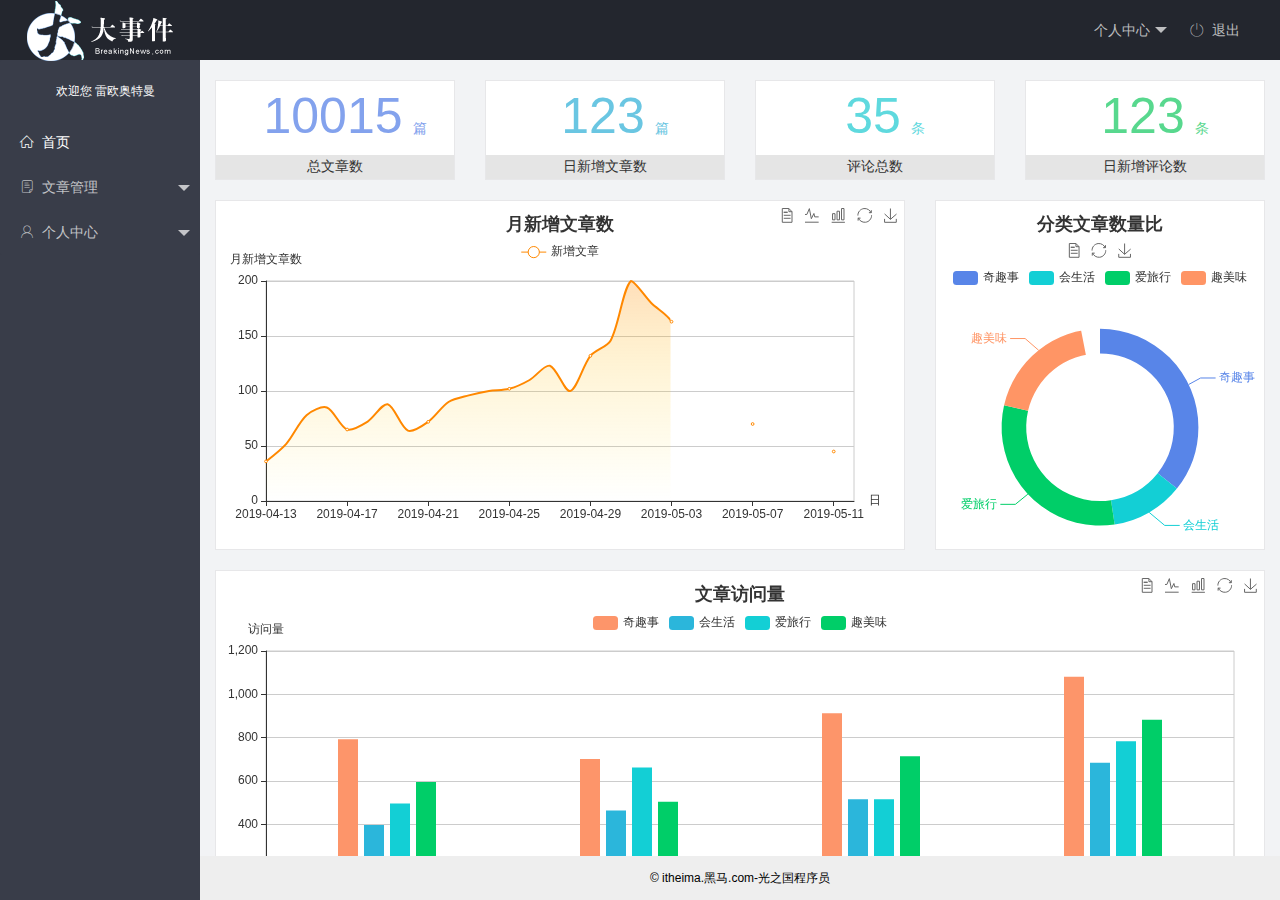
==== home/index.html @ 8d9ee837 "首页页面上传完成" ====
<!DOCTYPE html>
<html>

<head>
    <meta charset="utf-8">
    <meta name="viewport" content="width=device-width, initial-scale=1, maximum-scale=1">
    <title>首页</title>
    <link rel="stylesheet" href="../assets/fonts/iconfont.css">
    <link rel="stylesheet" href="../assets/lib/layui/css/layui.css">
    <link rel="stylesheet" href="../assets/css/index.css">
</head>

<body class="layui-layout-body">
    <div class="layui-layout layui-layout-admin">
        <div class="layui-header">
            <div class="layui-logo">
                <img src="../assets/images/logo.png" alt="">
            </div>
            <!-- 头部区域（可配合layui已有的水平导航） -->
            <ul class="layui-nav layui-layout-left">
            </ul>
            <ul class="layui-nav layui-layout-right">
                <li class="layui-nav-item">
                    <a href="javascript:;">
                        <!-- 图片头像 -->
                        <img style="display: none;" class="avatar"
                            src="../assets/images/20180502213820_a6a9a7484818c341ad090e7935ad5710_1.jpeg" alt="">
                        <!-- 字体头像 -->
                        <span style="display: none;" class="text-avatar"></span>
                        <span class="person-center">个人中心</span>
                    </a>
                    <dl class="layui-nav-child">
                        <dd><a href=""><i class="layui-icon layui-icon-app"></i> 基本资料</a></dd>
                        <dd><a href=""><i class="layui-icon layui-icon-app"></i>更换头像</a></dd>
                        <dd><a href=""><i class="layui-icon layui-icon-app"></i>重置密码</a></dd>
                    </dl>
                </li>
                <li class="layui-nav-item"><a href="javascript:;" id="logout"><span
                            class="iconfont icon-tuichu"></span>退出</a></li>
            </ul>
        </div>

        <div class="layui-side layui-bg-black">
            <div class="layui-side-scroll">
                <!-- 左侧导航区域（可配合layui已有的垂直导航） -->
                <ul class="layui-nav layui-nav-tree" lay-filter="test" lay-shrink="all">
                    <li class="user-info">
                        <!-- 图片头像 -->
                        <img style="display: none;" class="avatar"
                            src="../assets/images/20180502213820_a6a9a7484818c341ad090e7935ad5710_1.jpeg" alt="">
                        <!-- 字体头像 -->
                        <span style="display: none;" class="text-avatar">A</span>
                        &nbsp;&nbsp;
                        <span class="nickname">欢迎您&nbsp;雷欧奥特曼</span>
                    </li>
                    <li class="layui-nav-item layui-nav-itemed">
                        <a class="" target="fm" href="../home/dashboard.html"><span
                                class="iconfont icon-home"></span>首页</a>
                    </li>
                    <li class="layui-nav-item">
                        <a href="javascript:;"><span class="iconfont icon-16"></span>文章管理</a>
                        <dl class="layui-nav-child">
                            <dd><a href="#" target="fm"><i class="layui-icon layui-icon-app"></i>文章类别</a></dd>
                            <dd><a href="javascript:;"><i class="layui-icon layui-icon-app"></i>文章列表</a></dd>
                            <dd><a href="javascript:;"><i class="layui-icon layui-icon-app"></i>发表文章</a></dd>
                        </dl>
                    </li>
                    <li class="layui-nav-item">
                        <a href="javascript:;"><span class="iconfont icon-user"></span>个人中心</a>
                        <dl class="layui-nav-child">
                            <dd><a href="javascript:;"><i class="layui-icon layui-icon-app"></i>基本资料</a></dd>
                            <dd><a href="javascript:;"><i class="layui-icon layui-icon-app"></i>个人头像</a></dd>
                            <dd><a href="javascript:;"><i class="layui-icon layui-icon-app"></i>修改密码</a></dd>
                        </dl>
                    </li>
                </ul>
            </div>
        </div>

        <div class="layui-body">
            <!-- 内容主体区域 -->
            <iframe name="fm" src="../home/dashboard.html" frameborder="0"></iframe>
        </div>

        <div class="layui-footer">
            <!-- 底部固定区域 -->
            © itheima.黑马.com-光之国程序员
        </div>
    </div>
    <!-- 引入axios。js文件 -->
    <script src="../assets/lib/axios.js"></script>
    <!-- 引入jq文件 -->
    <script src="../assets/lib/jquery.js"></script>
    <!-- 引入layui的js文件 -->
    <script src="../assets/lib/layui/layui.all.js"></script>
    <!-- 引入全局的apijs文件 -->
    <script src="../assets/js/commenAPI.js"></script>
    <!-- 引入自己的js文件 -->
    <script src="../assets/js/index.js"></script>
</body>

</html>
---- assets/fonts/iconfont.css ----
@font-face {font-family: "iconfont";
  src: url('iconfont.eot?t=1576139966484'); /* IE9 */
  src: url('iconfont.eot?t=1576139966484#iefix') format('embedded-opentype'), /* IE6-IE8 */
  url('[data-uri]') format('woff2'),
  url('iconfont.woff?t=1576139966484') format('woff'),
  url('iconfont.ttf?t=1576139966484') format('truetype'), /* chrome, firefox, opera, Safari, Android, iOS 4.2+ */
  url('iconfont.svg?t=1576139966484#iconfont') format('svg'); /* iOS 4.1- */
}

.iconfont {
  font-family: "iconfont" !important;
  font-size: 16px;
  font-style: normal;
  -webkit-font-smoothing: antialiased;
  -moz-osx-font-smoothing: grayscale;
}

.icon-home:before {
  content: "\e6a9";
}

.icon-user:before {
  content: "\e614";
}

.icon-pinglun:before {
  content: "\e616";
}

.icon-tuichu:before {
  content: "\e865";
}

.icon-16:before {
  content: "\e615";
}
---- assets/lib/layui/css/layui.css ----
/** layui-v2.5.5 MIT License By https://www.layui.com */
 .layui-inline,img{display:inline-block;vertical-align:middle}h1,h2,h3,h4,h5,h6{font-weight:400}.layui-edge,.layui-header,.layui-inline,.layui-main{position:relative}.layui-body,.layui-edge,.layui-elip{overflow:hidden}.layui-btn,.layui-edge,.layui-inline,img{vertical-align:middle}.layui-btn,.layui-disabled,.layui-icon,.layui-unselect{-moz-user-select:none;-webkit-user-select:none;-ms-user-select:none}.layui-elip,.layui-form-checkbox span,.layui-form-pane .layui-form-label{text-overflow:ellipsis;white-space:nowrap}.layui-breadcrumb,.layui-tree-btnGroup{visibility:hidden}blockquote,body,button,dd,div,dl,dt,form,h1,h2,h3,h4,h5,h6,input,li,ol,p,pre,td,textarea,th,ul{margin:0;padding:0;-webkit-tap-highlight-color:rgba(0,0,0,0)}a:active,a:hover{outline:0}img{border:none}li{list-style:none}table{border-collapse:collapse;border-spacing:0}h4,h5,h6{font-size:100%}button,input,optgroup,option,select,textarea{font-family:inherit;font-size:inherit;font-style:inherit;font-weight:inherit;outline:0}pre{white-space:pre-wrap;white-space:-moz-pre-wrap;white-space:-pre-wrap;white-space:-o-pre-wrap;word-wrap:break-word}body{line-height:24px;font:14px Helvetica Neue,Helvetica,PingFang SC,Tahoma,Arial,sans-serif}hr{height:1px;margin:10px 0;border:0;clear:both}a{color:#333;text-decoration:none}a:hover{color:#777}a cite{font-style:normal;*cursor:pointer}.layui-border-box,.layui-border-box *{box-sizing:border-box}.layui-box,.layui-box *{box-sizing:content-box}.layui-clear{clear:both;*zoom:1}.layui-clear:after{content:'\20';clear:both;*zoom:1;display:block;height:0}.layui-inline{*display:inline;*zoom:1}.layui-edge{display:inline-block;width:0;height:0;border-width:6px;border-style:dashed;border-color:transparent}.layui-edge-top{top:-4px;border-bottom-color:#999;border-bottom-style:solid}.layui-edge-right{border-left-color:#999;border-left-style:solid}.layui-edge-bottom{top:2px;border-top-color:#999;border-top-style:solid}.layui-edge-left{border-right-color:#999;border-right-style:solid}.layui-disabled,.layui-disabled:hover{color:#d2d2d2!important;cursor:not-allowed!important}.layui-circle{border-radius:100%}.layui-show{display:block!important}.layui-hide{display:none!important}@font-face{font-family:layui-icon;src:url(../font/iconfont.eot?v=250);src:url(../font/iconfont.eot?v=250#iefix) format('embedded-opentype'),url(../font/iconfont.woff2?v=250) format('woff2'),url(../font/iconfont.woff?v=250) format('woff'),url(../font/iconfont.ttf?v=250) format('truetype'),url(../font/iconfont.svg?v=250#layui-icon) format('svg')}.layui-icon{font-family:layui-icon!important;font-size:16px;font-style:normal;-webkit-font-smoothing:antialiased;-moz-osx-font-smoothing:grayscale}.layui-icon-reply-fill:before{content:"\e611"}.layui-icon-set-fill:before{content:"\e614"}.layui-icon-menu-fill:before{content:"\e60f"}.layui-icon-search:before{content:"\e615"}.layui-icon-share:before{content:"\e641"}.layui-icon-set-sm:before{content:"\e620"}.layui-icon-engine:before{content:"\e628"}.layui-icon-close:before{content:"\1006"}.layui-icon-close-fill:before{content:"\1007"}.layui-icon-chart-screen:before{content:"\e629"}.layui-icon-star:before{content:"\e600"}.layui-icon-circle-dot:before{content:"\e617"}.layui-icon-chat:before{content:"\e606"}.layui-icon-release:before{content:"\e609"}.layui-icon-list:before{content:"\e60a"}.layui-icon-chart:before{content:"\e62c"}.layui-icon-ok-circle:before{content:"\1005"}.layui-icon-layim-theme:before{content:"\e61b"}.layui-icon-table:before{content:"\e62d"}.layui-icon-right:before{content:"\e602"}.layui-icon-left:before{content:"\e603"}.layui-icon-cart-simple:before{content:"\e698"}.layui-icon-face-cry:before{content:"\e69c"}.layui-icon-face-smile:before{content:"\e6af"}.layui-icon-survey:before{content:"\e6b2"}.layui-icon-tree:before{content:"\e62e"}.layui-icon-upload-circle:before{content:"\e62f"}.layui-icon-add-circle:before{content:"\e61f"}.layui-icon-download-circle:before{content:"\e601"}.layui-icon-templeate-1:before{content:"\e630"}.layui-icon-util:before{content:"\e631"}.layui-icon-face-surprised:before{content:"\e664"}.layui-icon-edit:before{content:"\e642"}.layui-icon-speaker:before{content:"\e645"}.layui-icon-down:before{content:"\e61a"}.layui-icon-file:before{content:"\e621"}.layui-icon-layouts:before{content:"\e632"}.layui-icon-rate-half:before{content:"\e6c9"}.layui-icon-add-circle-fine:before{content:"\e608"}.layui-icon-prev-circle:before{content:"\e633"}.layui-icon-read:before{content:"\e705"}.layui-icon-404:before{content:"\e61c"}.layui-icon-carousel:before{content:"\e634"}.layui-icon-help:before{content:"\e607"}.layui-icon-code-circle:before{content:"\e635"}.layui-icon-water:before{content:"\e636"}.layui-icon-username:before{content:"\e66f"}.layui-icon-find-fill:before{content:"\e670"}.layui-icon-about:before{content:"\e60b"}.layui-icon-location:before{content:"\e715"}.layui-icon-up:before{content:"\e619"}.layui-icon-pause:before{content:"\e651"}.layui-icon-date:before{content:"\e637"}.layui-icon-layim-uploadfile:before{content:"\e61d"}.layui-icon-delete:before{content:"\e640"}.layui-icon-play:before{content:"\e652"}.layui-icon-top:before{content:"\e604"}.layui-icon-friends:before{content:"\e612"}.layui-icon-refresh-3:before{content:"\e9aa"}.layui-icon-ok:before{content:"\e605"}.layui-icon-layer:before{content:"\e638"}.layui-icon-face-smile-fine:before{content:"\e60c"}.layui-icon-dollar:before{content:"\e659"}.layui-icon-group:before{content:"\e613"}.layui-icon-layim-download:before{content:"\e61e"}.layui-icon-picture-fine:before{content:"\e60d"}.layui-icon-link:before{content:"\e64c"}.layui-icon-diamond:before{content:"\e735"}.layui-icon-log:before{content:"\e60e"}.layui-icon-rate-solid:before{content:"\e67a"}.layui-icon-fonts-del:before{content:"\e64f"}.layui-icon-unlink:before{content:"\e64d"}.layui-icon-fonts-clear:before{content:"\e639"}.layui-icon-triangle-r:before{content:"\e623"}.layui-icon-circle:before{content:"\e63f"}.layui-icon-radio:before{content:"\e643"}.layui-icon-align-center:before{content:"\e647"}.layui-icon-align-right:before{content:"\e648"}.layui-icon-align-left:before{content:"\e649"}.layui-icon-loading-1:before{content:"\e63e"}.layui-icon-return:before{content:"\e65c"}.layui-icon-fonts-strong:before{content:"\e62b"}.layui-icon-upload:before{content:"\e67c"}.layui-icon-dialogue:before{content:"\e63a"}.layui-icon-video:before{content:"\e6ed"}.layui-icon-headset:before{content:"\e6fc"}.layui-icon-cellphone-fine:before{content:"\e63b"}.layui-icon-add-1:before{content:"\e654"}.layui-icon-face-smile-b:before{content:"\e650"}.layui-icon-fonts-html:before{content:"\e64b"}.layui-icon-form:before{content:"\e63c"}.layui-icon-cart:before{content:"\e657"}.layui-icon-camera-fill:before{content:"\e65d"}.layui-icon-tabs:before{content:"\e62a"}.layui-icon-fonts-code:before{content:"\e64e"}.layui-icon-fire:before{content:"\e756"}.layui-icon-set:before{content:"\e716"}.layui-icon-fonts-u:before{content:"\e646"}.layui-icon-triangle-d:before{content:"\e625"}.layui-icon-tips:before{content:"\e702"}.layui-icon-picture:before{content:"\e64a"}.layui-icon-more-vertical:before{content:"\e671"}.layui-icon-flag:before{content:"\e66c"}.layui-icon-loading:before{content:"\e63d"}.layui-icon-fonts-i:before{content:"\e644"}.layui-icon-refresh-1:before{content:"\e666"}.layui-icon-rmb:before{content:"\e65e"}.layui-icon-home:before{content:"\e68e"}.layui-icon-user:before{content:"\e770"}.layui-icon-notice:before{content:"\e667"}.layui-icon-login-weibo:before{content:"\e675"}.layui-icon-voice:before{content:"\e688"}.layui-icon-upload-drag:before{content:"\e681"}.layui-icon-login-qq:before{content:"\e676"}.layui-icon-snowflake:before{content:"\e6b1"}.layui-icon-file-b:before{content:"\e655"}.layui-icon-template:before{content:"\e663"}.layui-icon-auz:before{content:"\e672"}.layui-icon-console:before{content:"\e665"}.layui-icon-app:before{content:"\e653"}.layui-icon-prev:before{content:"\e65a"}.layui-icon-website:before{content:"\e7ae"}.layui-icon-next:before{content:"\e65b"}.layui-icon-component:before{content:"\e857"}.layui-icon-more:before{content:"\e65f"}.layui-icon-login-wechat:before{content:"\e677"}.layui-icon-shrink-right:before{content:"\e668"}.layui-icon-spread-left:before{content:"\e66b"}.layui-icon-camera:before{content:"\e660"}.layui-icon-note:before{content:"\e66e"}.layui-icon-refresh:before{content:"\e669"}.layui-icon-female:before{content:"\e661"}.layui-icon-male:before{content:"\e662"}.layui-icon-password:before{content:"\e673"}.layui-icon-senior:before{content:"\e674"}.layui-icon-theme:before{content:"\e66a"}.layui-icon-tread:before{content:"\e6c5"}.layui-icon-praise:before{content:"\e6c6"}.layui-icon-star-fill:before{content:"\e658"}.layui-icon-rate:before{content:"\e67b"}.layui-icon-template-1:before{content:"\e656"}.layui-icon-vercode:before{content:"\e679"}.layui-icon-cellphone:before{content:"\e678"}.layui-icon-screen-full:before{content:"\e622"}.layui-icon-screen-restore:before{content:"\e758"}.layui-icon-cols:before{content:"\e610"}.layui-icon-export:before{content:"\e67d"}.layui-icon-print:before{content:"\e66d"}.layui-icon-slider:before{content:"\e714"}.layui-icon-addition:before{content:"\e624"}.layui-icon-subtraction:before{content:"\e67e"}.layui-icon-service:before{content:"\e626"}.layui-icon-transfer:before{content:"\e691"}.layui-main{width:1140px;margin:0 auto}.layui-header{z-index:1000;height:60px}.layui-header a:hover{transition:all .5s;-webkit-transition:all .5s}.layui-side{position:fixed;left:0;top:0;bottom:0;z-index:999;width:200px;overflow-x:hidden}.layui-side-scroll{position:relative;width:220px;height:100%;overflow-x:hidden}.layui-body{position:absolute;left:200px;right:0;top:0;bottom:0;z-index:998;width:auto;overflow-y:auto;box-sizing:border-box}.layui-layout-body{overflow:hidden}.layui-layout-admin .layui-header{background-color:#23262E}.layui-layout-admin .layui-side{top:60px;width:200px;overflow-x:hidden}.layui-layout-admin .layui-body{position:fixed;top:60px;bottom:44px}.layui-layout-admin .layui-main{width:auto;margin:0 15px}.layui-layout-admin .layui-footer{position:fixed;left:200px;right:0;bottom:0;height:44px;line-height:44px;padding:0 15px;background-color:#eee}.layui-layout-admin .layui-logo{position:absolute;left:0;top:0;width:200px;height:100%;line-height:60px;text-align:center;color:#009688;font-size:16px}.layui-layout-admin .layui-header .layui-nav{background:0 0}.layui-layout-left{position:absolute!important;left:200px;top:0}.layui-layout-right{position:absolute!important;right:0;top:0}.layui-container{position:relative;margin:0 auto;padding:0 15px;box-sizing:border-box}.layui-fluid{position:relative;margin:0 auto;padding:0 15px}.layui-row:after,.layui-row:before{content:'';display:block;clear:both}.layui-col-lg1,.layui-col-lg10,.layui-col-lg11,.layui-col-lg12,.layui-col-lg2,.layui-col-lg3,.layui-col-lg4,.layui-col-lg5,.layui-col-lg6,.layui-col-lg7,.layui-col-lg8,.layui-col-lg9,.layui-col-md1,.layui-col-md10,.layui-col-md11,.layui-col-md12,.layui-col-md2,.layui-col-md3,.layui-col-md4,.layui-col-md5,.layui-col-md6,.layui-col-md7,.layui-col-md8,.layui-col-md9,.layui-col-sm1,.layui-col-sm10,.layui-col-sm11,.layui-col-sm12,.layui-col-sm2,.layui-col-sm3,.layui-col-sm4,.layui-col-sm5,.layui-col-sm6,.layui-col-sm7,.layui-col-sm8,.layui-col-sm9,.layui-col-xs1,.layui-col-xs10,.layui-col-xs11,.layui-col-xs12,.layui-col-xs2,.layui-col-xs3,.layui-col-xs4,.layui-col-xs5,.layui-col-xs6,.layui-col-xs7,.layui-col-xs8,.layui-col-xs9{position:relative;display:block;box-sizing:border-box}.layui-col-xs1,.layui-col-xs10,.layui-col-xs11,.layui-col-xs12,.layui-col-xs2,.layui-col-xs3,.layui-col-xs4,.layui-col-xs5,.layui-col-xs6,.layui-col-xs7,.layui-col-xs8,.layui-col-xs9{float:left}.layui-col-xs1{width:8.33333333%}.layui-col-xs2{width:16.66666667%}.layui-col-xs3{width:25%}.layui-col-xs4{width:33.33333333%}.layui-col-xs5{width:41.66666667%}.layui-col-xs6{width:50%}.layui-col-xs7{width:58.33333333%}.layui-col-xs8{width:66.66666667%}.layui-col-xs9{width:75%}.layui-col-xs10{width:83.33333333%}.layui-col-xs11{width:91.66666667%}.layui-col-xs12{width:100%}.layui-col-xs-offset1{margin-left:8.33333333%}.layui-col-xs-offset2{margin-left:16.66666667%}.layui-col-xs-offset3{margin-left:25%}.layui-col-xs-offset4{margin-left:33.33333333%}.layui-col-xs-offset5{margin-left:41.66666667%}.layui-col-xs-offset6{margin-left:50%}.layui-col-xs-offset7{margin-left:58.33333333%}.layui-col-xs-offset8{margin-left:66.66666667%}.layui-col-xs-offset9{margin-left:75%}.layui-col-xs-offset10{margin-left:83.33333333%}.layui-col-xs-offset11{margin-left:91.66666667%}.layui-col-xs-offset12{margin-left:100%}@media screen and (max-width:768px){.layui-hide-xs{display:none!important}.layui-show-xs-block{display:block!important}.layui-show-xs-inline{display:inline!important}.layui-show-xs-inline-block{display:inline-block!important}}@media screen and (min-width:768px){.layui-container{width:750px}.layui-hide-sm{display:none!important}.layui-show-sm-block{display:block!important}.layui-show-sm-inline{display:inline!important}.layui-show-sm-inline-block{display:inline-block!important}.layui-col-sm1,.layui-col-sm10,.layui-col-sm11,.layui-col-sm12,.layui-col-sm2,.layui-col-sm3,.layui-col-sm4,.layui-col-sm5,.layui-col-sm6,.layui-col-sm7,.layui-col-sm8,.layui-col-sm9{float:left}.layui-col-sm1{width:8.33333333%}.layui-col-sm2{width:16.66666667%}.layui-col-sm3{width:25%}.layui-col-sm4{width:33.33333333%}.layui-col-sm5{width:41.66666667%}.layui-col-sm6{width:50%}.layui-col-sm7{width:58.33333333%}.layui-col-sm8{width:66.66666667%}.layui-col-sm9{width:75%}.layui-col-sm10{width:83.33333333%}.layui-col-sm11{width:91.66666667%}.layui-col-sm12{width:100%}.layui-col-sm-offset1{margin-left:8.33333333%}.layui-col-sm-offset2{margin-left:16.66666667%}.layui-col-sm-offset3{margin-left:25%}.layui-col-sm-offset4{margin-left:33.33333333%}.layui-col-sm-offset5{margin-left:41.66666667%}.layui-col-sm-offset6{margin-left:50%}.layui-col-sm-offset7{margin-left:58.33333333%}.layui-col-sm-offset8{margin-left:66.66666667%}.layui-col-sm-offset9{margin-left:75%}.layui-col-sm-offset10{margin-left:83.33333333%}.layui-col-sm-offset11{margin-left:91.66666667%}.layui-col-sm-offset12{margin-left:100%}}@media screen and (min-width:992px){.layui-container{width:970px}.layui-hide-md{display:none!important}.layui-show-md-block{display:block!important}.layui-show-md-inline{display:inline!important}.layui-show-md-inline-block{display:inline-block!important}.layui-col-md1,.layui-col-md10,.layui-col-md11,.layui-col-md12,.layui-col-md2,.layui-col-md3,.layui-col-md4,.layui-col-md5,.layui-col-md6,.layui-col-md7,.layui-col-md8,.layui-col-md9{float:left}.layui-col-md1{width:8.33333333%}.layui-col-md2{width:16.66666667%}.layui-col-md3{width:25%}.layui-col-md4{width:33.33333333%}.layui-col-md5{width:41.66666667%}.layui-col-md6{width:50%}.layui-col-md7{width:58.33333333%}.layui-col-md8{width:66.66666667%}.layui-col-md9{width:75%}.layui-col-md10{width:83.33333333%}.layui-col-md11{width:91.66666667%}.layui-col-md12{width:100%}.layui-col-md-offset1{margin-left:8.33333333%}.layui-col-md-offset2{margin-left:16.66666667%}.layui-col-md-offset3{margin-left:25%}.layui-col-md-offset4{margin-left:33.33333333%}.layui-col-md-offset5{margin-left:41.66666667%}.layui-col-md-offset6{margin-left:50%}.layui-col-md-offset7{margin-left:58.33333333%}.layui-col-md-offset8{margin-left:66.66666667%}.layui-col-md-offset9{margin-left:75%}.layui-col-md-offset10{margin-left:83.33333333%}.layui-col-md-offset11{margin-left:91.66666667%}.layui-col-md-offset12{margin-left:100%}}@media screen and (min-width:1200px){.layui-container{width:1170px}.layui-hide-lg{display:none!important}.layui-show-lg-block{display:block!important}.layui-show-lg-inline{display:inline!important}.layui-show-lg-inline-block{display:inline-block!important}.layui-col-lg1,.layui-col-lg10,.layui-col-lg11,.layui-col-lg12,.layui-col-lg2,.layui-col-lg3,.layui-col-lg4,.layui-col-lg5,.layui-col-lg6,.layui-col-lg7,.layui-col-lg8,.layui-col-lg9{float:left}.layui-col-lg1{width:8.33333333%}.layui-col-lg2{width:16.66666667%}.layui-col-lg3{width:25%}.layui-col-lg4{width:33.33333333%}.layui-col-lg5{width:41.66666667%}.layui-col-lg6{width:50%}.layui-col-lg7{width:58.33333333%}.layui-col-lg8{width:66.66666667%}.layui-col-lg9{width:75%}.layui-col-lg10{width:83.33333333%}.layui-col-lg11{width:91.66666667%}.layui-col-lg12{width:100%}.layui-col-lg-offset1{margin-left:8.33333333%}.layui-col-lg-offset2{margin-left:16.66666667%}.layui-col-lg-offset3{margin-left:25%}.layui-col-lg-offset4{margin-left:33.33333333%}.layui-col-lg-offset5{margin-left:41.66666667%}.layui-col-lg-offset6{margin-left:50%}.layui-col-lg-offset7{margin-left:58.33333333%}.layui-col-lg-offset8{margin-left:66.66666667%}.layui-col-lg-offset9{margin-left:75%}.layui-col-lg-offset10{margin-left:83.33333333%}.layui-col-lg-offset11{margin-left:91.66666667%}.layui-col-lg-offset12{margin-left:100%}}.layui-col-space1{margin:-.5px}.layui-col-space1>*{padding:.5px}.layui-col-space3{margin:-1.5px}.layui-col-space3>*{padding:1.5px}.layui-col-space5{margin:-2.5px}.layui-col-space5>*{padding:2.5px}.layui-col-space8{margin:-3.5px}.layui-col-space8>*{padding:3.5px}.layui-col-space10{margin:-5px}.layui-col-space10>*{padding:5px}.layui-col-space12{margin:-6px}.layui-col-space12>*{padding:6px}.layui-col-space15{margin:-7.5px}.layui-col-space15>*{padding:7.5px}.layui-col-space18{margin:-9px}.layui-col-space18>*{padding:9px}.layui-col-space20{margin:-10px}.layui-col-space20>*{padding:10px}.layui-col-space22{margin:-11px}.layui-col-space22>*{padding:11px}.layui-col-space25{margin:-12.5px}.layui-col-space25>*{padding:12.5px}.layui-col-space30{margin:-15px}.layui-col-space30>*{padding:15px}.layui-btn,.layui-input,.layui-select,.layui-textarea,.layui-upload-button{outline:0;-webkit-appearance:none;transition:all .3s;-webkit-transition:all .3s;box-sizing:border-box}.layui-elem-quote{margin-bottom:10px;padding:15px;line-height:22px;border-left:5px solid #009688;border-radius:0 2px 2px 0;background-color:#f2f2f2}.layui-quote-nm{border-style:solid;border-width:1px 1px 1px 5px;background:0 0}.layui-elem-field{margin-bottom:10px;padding:0;border-width:1px;border-style:solid}.layui-elem-field legend{margin-left:20px;padding:0 10px;font-size:20px;font-weight:300}.layui-field-title{margin:10px 0 20px;border-width:1px 0 0}.layui-field-box{padding:10px 15px}.layui-field-title .layui-field-box{padding:10px 0}.layui-progress{position:relative;height:6px;border-radius:20px;background-color:#e2e2e2}.layui-progress-bar{position:absolute;left:0;top:0;width:0;max-width:100%;height:6px;border-radius:20px;text-align:right;background-color:#5FB878;transition:all .3s;-webkit-transition:all .3s}.layui-progress-big,.layui-progress-big .layui-progress-bar{height:18px;line-height:18px}.layui-progress-text{position:relative;top:-20px;line-height:18px;font-size:12px;color:#666}.layui-progress-big .layui-progress-text{position:static;padding:0 10px;color:#fff}.layui-collapse{border-width:1px;border-style:solid;border-radius:2px}.layui-colla-content,.layui-colla-item{border-top-width:1px;border-top-style:solid}.layui-colla-item:first-child{border-top:none}.layui-colla-title{position:relative;height:42px;line-height:42px;padding:0 15px 0 35px;color:#333;background-color:#f2f2f2;cursor:pointer;font-size:14px;overflow:hidden}.layui-colla-content{display:none;padding:10px 15px;line-height:22px;color:#666}.layui-colla-icon{position:absolute;left:15px;top:0;font-size:14px}.layui-card{margin-bottom:15px;border-radius:2px;background-color:#fff;box-shadow:0 1px 2px 0 rgba(0,0,0,.05)}.layui-card:last-child{margin-bottom:0}.layui-card-header{position:relative;height:42px;line-height:42px;padding:0 15px;border-bottom:1px solid #f6f6f6;color:#333;border-radius:2px 2px 0 0;font-size:14px}.layui-bg-black,.layui-bg-blue,.layui-bg-cyan,.layui-bg-green,.layui-bg-orange,.layui-bg-red{color:#fff!important}.layui-card-body{position:relative;padding:10px 15px;line-height:24px}.layui-card-body[pad15]{padding:15px}.layui-card-body[pad20]{padding:20px}.layui-card-body .layui-table{margin:5px 0}.layui-card .layui-tab{margin:0}.layui-panel-window{position:relative;padding:15px;border-radius:0;border-top:5px solid #E6E6E6;background-color:#fff}.layui-auxiliar-moving{position:fixed;left:0;right:0;top:0;bottom:0;width:100%;height:100%;background:0 0;z-index:9999999999}.layui-form-label,.layui-form-mid,.layui-form-select,.layui-input-block,.layui-input-inline,.layui-textarea{position:relative}.layui-bg-red{background-color:#FF5722!important}.layui-bg-orange{background-color:#FFB800!important}.layui-bg-green{background-color:#009688!important}.layui-bg-cyan{background-color:#2F4056!important}.layui-bg-blue{background-color:#1E9FFF!important}.layui-bg-black{background-color:#393D49!important}.layui-bg-gray{background-color:#eee!important;color:#666!important}.layui-badge-rim,.layui-colla-content,.layui-colla-item,.layui-collapse,.layui-elem-field,.layui-form-pane .layui-form-item[pane],.layui-form-pane .layui-form-label,.layui-input,.layui-layedit,.layui-layedit-tool,.layui-quote-nm,.layui-select,.layui-tab-bar,.layui-tab-card,.layui-tab-title,.layui-tab-title .layui-this:after,.layui-textarea{border-color:#e6e6e6}.layui-timeline-item:before,hr{background-color:#e6e6e6}.layui-text{line-height:22px;font-size:14px;color:#666}.layui-text h1,.layui-text h2,.layui-text h3{font-weight:500;color:#333}.layui-text h1{font-size:30px}.layui-text h2{font-size:24px}.layui-text h3{font-size:18px}.layui-text a:not(.layui-btn){color:#01AAED}.layui-text a:not(.layui-btn):hover{text-decoration:underline}.layui-text ul{padding:5px 0 5px 15px}.layui-text ul li{margin-top:5px;list-style-type:disc}.layui-text em,.layui-word-aux{color:#999!important;padding:0 5px!important}.layui-btn{display:inline-block;height:38px;line-height:38px;padding:0 18px;background-color:#009688;color:#fff;white-space:nowrap;text-align:center;font-size:14px;border:none;border-radius:2px;cursor:pointer}.layui-btn:hover{opacity:.8;filter:alpha(opacity=80);color:#fff}.layui-btn:active{opacity:1;filter:alpha(opacity=100)}.layui-btn+.layui-btn{margin-left:10px}.layui-btn-container{font-size:0}.layui-btn-container .layui-btn{margin-right:10px;margin-bottom:10px}.layui-btn-container .layui-btn+.layui-btn{margin-left:0}.layui-table .layui-btn-container .layui-btn{margin-bottom:9px}.layui-btn-radius{border-radius:100px}.layui-btn .layui-icon{margin-right:3px;font-size:18px;vertical-align:bottom;vertical-align:middle\9}.layui-btn-primary{border:1px solid #C9C9C9;background-color:#fff;color:#555}.layui-btn-primary:hover{border-color:#009688;color:#333}.layui-btn-normal{background-color:#1E9FFF}.layui-btn-warm{background-color:#FFB800}.layui-btn-danger{background-color:#FF5722}.layui-btn-checked{background-color:#5FB878}.layui-btn-disabled,.layui-btn-disabled:active,.layui-btn-disabled:hover{border:1px solid #e6e6e6;background-color:#FBFBFB;color:#C9C9C9;cursor:not-allowed;opacity:1}.layui-btn-lg{height:44px;line-height:44px;padding:0 25px;font-size:16px}.layui-btn-sm{height:30px;line-height:30px;padding:0 10px;font-size:12px}.layui-btn-sm i{font-size:16px!important}.layui-btn-xs{height:22px;line-height:22px;padding:0 5px;font-size:12px}.layui-btn-xs i{font-size:14px!important}.layui-btn-group{display:inline-block;vertical-align:middle;font-size:0}.layui-btn-group .layui-btn{margin-left:0!important;margin-right:0!important;border-left:1px solid rgba(255,255,255,.5);border-radius:0}.layui-btn-group .layui-btn-primary{border-left:none}.layui-btn-group .layui-btn-primary:hover{border-color:#C9C9C9;color:#009688}.layui-btn-group .layui-btn:first-child{border-left:none;border-radius:2px 0 0 2px}.layui-btn-group .layui-btn-primary:first-child{border-left:1px solid #c9c9c9}.layui-btn-group .layui-btn:last-child{border-radius:0 2px 2px 0}.layui-btn-group .layui-btn+.layui-btn{margin-left:0}.layui-btn-group+.layui-btn-group{margin-left:10px}.layui-btn-fluid{width:100%}.layui-input,.layui-select,.layui-textarea{height:38px;line-height:1.3;line-height:38px\9;border-width:1px;border-style:solid;background-color:#fff;border-radius:2px}.layui-input::-webkit-input-placeholder,.layui-select::-webkit-input-placeholder,.layui-textarea::-webkit-input-placeholder{line-height:1.3}.layui-input,.layui-textarea{display:block;width:100%;padding-left:10px}.layui-input:hover,.layui-textarea:hover{border-color:#D2D2D2!important}.layui-input:focus,.layui-textarea:focus{border-color:#C9C9C9!important}.layui-textarea{min-height:100px;height:auto;line-height:20px;padding:6px 10px;resize:vertical}.layui-select{padding:0 10px}.layui-form input[type=checkbox],.layui-form input[type=radio],.layui-form select{display:none}.layui-form [lay-ignore]{display:initial}.layui-form-item{margin-bottom:15px;clear:both;*zoom:1}.layui-form-item:after{content:'\20';clear:both;*zoom:1;display:block;height:0}.layui-form-label{float:left;display:block;padding:9px 15px;width:80px;font-weight:400;line-height:20px;text-align:right}.layui-form-label-col{display:block;float:none;padding:9px 0;line-height:20px;text-align:left}.layui-form-item .layui-inline{margin-bottom:5px;margin-right:10px}.layui-input-block{margin-left:110px;min-height:36px}.layui-input-inline{display:inline-block;vertical-align:middle}.layui-form-item .layui-input-inline{float:left;width:190px;margin-right:10px}.layui-form-text .layui-input-inline{width:auto}.layui-form-mid{float:left;display:block;padding:9px 0!important;line-height:20px;margin-right:10px}.layui-form-danger+.layui-form-select .layui-input,.layui-form-danger:focus{border-color:#FF5722!important}.layui-form-select .layui-input{padding-right:30px;cursor:pointer}.layui-form-select .layui-edge{position:absolute;right:10px;top:50%;margin-top:-3px;cursor:pointer;border-width:6px;border-top-color:#c2c2c2;border-top-style:solid;transition:all .3s;-webkit-transition:all .3s}.layui-form-select dl{display:none;position:absolute;left:0;top:42px;padding:5px 0;z-index:899;min-width:100%;border:1px solid #d2d2d2;max-height:300px;overflow-y:auto;background-color:#fff;border-radius:2px;box-shadow:0 2px 4px rgba(0,0,0,.12);box-sizing:border-box}.layui-form-select dl dd,.layui-form-select dl dt{padding:0 10px;line-height:36px;white-space:nowrap;overflow:hidden;text-overflow:ellipsis}.layui-form-select dl dt{font-size:12px;color:#999}.layui-form-select dl dd{cursor:pointer}.layui-form-select dl dd:hover{background-color:#f2f2f2;-webkit-transition:.5s all;transition:.5s all}.layui-form-select .layui-select-group dd{padding-left:20px}.layui-form-select dl dd.layui-select-tips{padding-left:10px!important;color:#999}.layui-form-select dl dd.layui-this{background-color:#5FB878;color:#fff}.layui-form-checkbox,.layui-form-select dl dd.layui-disabled{background-color:#fff}.layui-form-selected dl{display:block}.layui-form-checkbox,.layui-form-checkbox *,.layui-form-switch{display:inline-block;vertical-align:middle}.layui-form-selected .layui-edge{margin-top:-9px;-webkit-transform:rotate(180deg);transform:rotate(180deg);margin-top:-3px\9}:root .layui-form-selected .layui-edge{margin-top:-9px\0/IE9}.layui-form-selectup dl{top:auto;bottom:42px}.layui-select-none{margin:5px 0;text-align:center;color:#999}.layui-select-disabled .layui-disabled{border-color:#eee!important}.layui-select-disabled .layui-edge{border-top-color:#d2d2d2}.layui-form-checkbox{position:relative;height:30px;line-height:30px;margin-right:10px;padding-right:30px;cursor:pointer;font-size:0;-webkit-transition:.1s linear;transition:.1s linear;box-sizing:border-box}.layui-form-checkbox span{padding:0 10px;height:100%;font-size:14px;border-radius:2px 0 0 2px;background-color:#d2d2d2;color:#fff;overflow:hidden}.layui-form-checkbox:hover span{background-color:#c2c2c2}.layui-form-checkbox i{position:absolute;right:0;top:0;width:30px;height:28px;border:1px solid #d2d2d2;border-left:none;border-radius:0 2px 2px 0;color:#fff;font-size:20px;text-align:center}.layui-form-checkbox:hover i{border-color:#c2c2c2;color:#c2c2c2}.layui-form-checked,.layui-form-checked:hover{border-color:#5FB878}.layui-form-checked span,.layui-form-checked:hover span{background-color:#5FB878}.layui-form-checked i,.layui-form-checked:hover i{color:#5FB878}.layui-form-item .layui-form-checkbox{margin-top:4px}.layui-form-checkbox[lay-skin=primary]{height:auto!important;line-height:normal!important;min-width:18px;min-height:18px;border:none!important;margin-right:0;padding-left:28px;padding-right:0;background:0 0}.layui-form-checkbox[lay-skin=primary] span{padding-left:0;padding-right:15px;line-height:18px;background:0 0;color:#666}.layui-form-checkbox[lay-skin=primary] i{right:auto;left:0;width:16px;height:16px;line-height:16px;border:1px solid #d2d2d2;font-size:12px;border-radius:2px;background-color:#fff;-webkit-transition:.1s linear;transition:.1s linear}.layui-form-checkbox[lay-skin=primary]:hover i{border-color:#5FB878;color:#fff}.layui-form-checked[lay-skin=primary] i{border-color:#5FB878!important;background-color:#5FB878;color:#fff}.layui-checkbox-disbaled[lay-skin=primary] span{background:0 0!important;color:#c2c2c2}.layui-checkbox-disbaled[lay-skin=primary]:hover i{border-color:#d2d2d2}.layui-form-item .layui-form-checkbox[lay-skin=primary]{margin-top:10px}.layui-form-switch{position:relative;height:22px;line-height:22px;min-width:35px;padding:0 5px;margin-top:8px;border:1px solid #d2d2d2;border-radius:20px;cursor:pointer;background-color:#fff;-webkit-transition:.1s linear;transition:.1s linear}.layui-form-switch i{position:absolute;left:5px;top:3px;width:16px;height:16px;border-radius:20px;background-color:#d2d2d2;-webkit-transition:.1s linear;transition:.1s linear}.layui-form-switch em{position:relative;top:0;width:25px;margin-left:21px;padding:0!important;text-align:center!important;color:#999!important;font-style:normal!important;font-size:12px}.layui-form-onswitch{border-color:#5FB878;background-color:#5FB878}.layui-checkbox-disbaled,.layui-checkbox-disbaled i{border-color:#e2e2e2!important}.layui-form-onswitch i{left:100%;margin-left:-21px;background-color:#fff}.layui-form-onswitch em{margin-left:5px;margin-right:21px;color:#fff!important}.layui-checkbox-disbaled span{background-color:#e2e2e2!important}.layui-checkbox-disbaled:hover i{color:#fff!important}[lay-radio]{display:none}.layui-form-radio,.layui-form-radio *{display:inline-block;vertical-align:middle}.layui-form-radio{line-height:28px;margin:6px 10px 0 0;padding-right:10px;cursor:pointer;font-size:0}.layui-form-radio *{font-size:14px}.layui-form-radio>i{margin-right:8px;font-size:22px;color:#c2c2c2}.layui-form-radio>i:hover,.layui-form-radioed>i{color:#5FB878}.layui-radio-disbaled>i{color:#e2e2e2!important}.layui-form-pane .layui-form-label{width:110px;padding:8px 15px;height:38px;line-height:20px;border-width:1px;border-style:solid;border-radius:2px 0 0 2px;text-align:center;background-color:#FBFBFB;overflow:hidden;box-sizing:border-box}.layui-form-pane .layui-input-inline{margin-left:-1px}.layui-form-pane .layui-input-block{margin-left:110px;left:-1px}.layui-form-pane .layui-input{border-radius:0 2px 2px 0}.layui-form-pane .layui-form-text .layui-form-label{float:none;width:100%;border-radius:2px;box-sizing:border-box;text-align:left}.layui-form-pane .layui-form-text .layui-input-inline{display:block;margin:0;top:-1px;clear:both}.layui-form-pane .layui-form-text .layui-input-block{margin:0;left:0;top:-1px}.layui-form-pane .layui-form-text .layui-textarea{min-height:100px;border-radius:0 0 2px 2px}.layui-form-pane .layui-form-checkbox{margin:4px 0 4px 10px}.layui-form-pane .layui-form-radio,.layui-form-pane .layui-form-switch{margin-top:6px;margin-left:10px}.layui-form-pane .layui-form-item[pane]{position:relative;border-width:1px;border-style:solid}.layui-form-pane .layui-form-item[pane] .layui-form-label{position:absolute;left:0;top:0;height:100%;border-width:0 1px 0 0}.layui-form-pane .layui-form-item[pane] .layui-input-inline{margin-left:110px}@media screen and (max-width:450px){.layui-form-item .layui-form-label{text-overflow:ellipsis;overflow:hidden;white-space:nowrap}.layui-form-item .layui-inline{display:block;margin-right:0;margin-bottom:20px;clear:both}.layui-form-item .layui-inline:after{content:'\20';clear:both;display:block;height:0}.layui-form-item .layui-input-inline{display:block;float:none;left:-3px;width:auto;margin:0 0 10px 112px}.layui-form-item .layui-input-inline+.layui-form-mid{margin-left:110px;top:-5px;padding:0}.layui-form-item .layui-form-checkbox{margin-right:5px;margin-bottom:5px}}.layui-layedit{border-width:1px;border-style:solid;border-radius:2px}.layui-layedit-tool{padding:3px 5px;border-bottom-width:1px;border-bottom-style:solid;font-size:0}.layedit-tool-fixed{position:fixed;top:0;border-top:1px solid #e2e2e2}.layui-layedit-tool .layedit-tool-mid,.layui-layedit-tool .layui-icon{display:inline-block;vertical-align:middle;text-align:center;font-size:14px}.layui-layedit-tool .layui-icon{position:relative;width:32px;height:30px;line-height:30px;margin:3px 5px;color:#777;cursor:pointer;border-radius:2px}.layui-layedit-tool .layui-icon:hover{color:#393D49}.layui-layedit-tool .layui-icon:active{color:#000}.layui-layedit-tool .layedit-tool-active{background-color:#e2e2e2;color:#000}.layui-layedit-tool .layui-disabled,.layui-layedit-tool .layui-disabled:hover{color:#d2d2d2;cursor:not-allowed}.layui-layedit-tool .layedit-tool-mid{width:1px;height:18px;margin:0 10px;background-color:#d2d2d2}.layedit-tool-html{width:50px!important;font-size:30px!important}.layedit-tool-b,.layedit-tool-code,.layedit-tool-help{font-size:16px!important}.layedit-tool-d,.layedit-tool-face,.layedit-tool-image,.layedit-tool-unlink{font-size:18px!important}.layedit-tool-image input{position:absolute;font-size:0;left:0;top:0;width:100%;height:100%;opacity:.01;filter:Alpha(opacity=1);cursor:pointer}.layui-layedit-iframe iframe{display:block;width:100%}#LAY_layedit_code{overflow:hidden}.layui-laypage{display:inline-block;*display:inline;*zoom:1;vertical-align:middle;margin:10px 0;font-size:0}.layui-laypage>a:first-child,.layui-laypage>a:first-child em{border-radius:2px 0 0 2px}.layui-laypage>a:last-child,.layui-laypage>a:last-child em{border-radius:0 2px 2px 0}.layui-laypage>:first-child{margin-left:0!important}.layui-laypage>:last-child{margin-right:0!important}.layui-laypage a,.layui-laypage button,.layui-laypage input,.layui-laypage select,.layui-laypage span{border:1px solid #e2e2e2}.layui-laypage a,.layui-laypage span{display:inline-block;*display:inline;*zoom:1;vertical-align:middle;padding:0 15px;height:28px;line-height:28px;margin:0 -1px 5px 0;background-color:#fff;color:#333;font-size:12px}.layui-flow-more a *,.layui-laypage input,.layui-table-view select[lay-ignore]{display:inline-block}.layui-laypage a:hover{color:#009688}.layui-laypage em{font-style:normal}.layui-laypage .layui-laypage-spr{color:#999;font-weight:700}.layui-laypage a{text-decoration:none}.layui-laypage .layui-laypage-curr{position:relative}.layui-laypage .layui-laypage-curr em{position:relative;color:#fff}.layui-laypage .layui-laypage-curr .layui-laypage-em{position:absolute;left:-1px;top:-1px;padding:1px;width:100%;height:100%;background-color:#009688}.layui-laypage-em{border-radius:2px}.layui-laypage-next em,.layui-laypage-prev em{font-family:Sim sun;font-size:16px}.layui-laypage .layui-laypage-count,.layui-laypage .layui-laypage-limits,.layui-laypage .layui-laypage-refresh,.layui-laypage .layui-laypage-skip{margin-left:10px;margin-right:10px;padding:0;border:none}.layui-laypage .layui-laypage-limits,.layui-laypage .layui-laypage-refresh{vertical-align:top}.layui-laypage .layui-laypage-refresh i{font-size:18px;cursor:pointer}.layui-laypage select{height:22px;padding:3px;border-radius:2px;cursor:pointer}.layui-laypage .layui-laypage-skip{height:30px;line-height:30px;color:#999}.layui-laypage button,.layui-laypage input{height:30px;line-height:30px;border-radius:2px;vertical-align:top;background-color:#fff;box-sizing:border-box}.layui-laypage input{width:40px;margin:0 10px;padding:0 3px;text-align:center}.layui-laypage input:focus,.layui-laypage select:focus{border-color:#009688!important}.layui-laypage button{margin-left:10px;padding:0 10px;cursor:pointer}.layui-table,.layui-table-view{margin:10px 0}.layui-flow-more{margin:10px 0;text-align:center;color:#999;font-size:14px}.layui-flow-more a{height:32px;line-height:32px}.layui-flow-more a *{vertical-align:top}.layui-flow-more a cite{padding:0 20px;border-radius:3px;background-color:#eee;color:#333;font-style:normal}.layui-flow-more a cite:hover{opacity:.8}.layui-flow-more a i{font-size:30px;color:#737383}.layui-table{width:100%;background-color:#fff;color:#666}.layui-table tr{transition:all .3s;-webkit-transition:all .3s}.layui-table th{text-align:left;font-weight:400}.layui-table tbody tr:hover,.layui-table thead tr,.layui-table-click,.layui-table-header,.layui-table-hover,.layui-table-mend,.layui-table-patch,.layui-table-tool,.layui-table-total,.layui-table-total tr,.layui-table[lay-even] tr:nth-child(even){background-color:#f2f2f2}.layui-table td,.layui-table th,.layui-table-col-set,.layui-table-fixed-r,.layui-table-grid-down,.layui-table-header,.layui-table-page,.layui-table-tips-main,.layui-table-tool,.layui-table-total,.layui-table-view,.layui-table[lay-skin=line],.layui-table[lay-skin=row]{border-width:1px;border-style:solid;border-color:#e6e6e6}.layui-table td,.layui-table th{position:relative;padding:9px 15px;min-height:20px;line-height:20px;font-size:14px}.layui-table[lay-skin=line] td,.layui-table[lay-skin=line] th{border-width:0 0 1px}.layui-table[lay-skin=row] td,.layui-table[lay-skin=row] th{border-width:0 1px 0 0}.layui-table[lay-skin=nob] td,.layui-table[lay-skin=nob] th{border:none}.layui-table img{max-width:100px}.layui-table[lay-size=lg] td,.layui-table[lay-size=lg] th{padding:15px 30px}.layui-table-view .layui-table[lay-size=lg] .layui-table-cell{height:40px;line-height:40px}.layui-table[lay-size=sm] td,.layui-table[lay-size=sm] th{font-size:12px;padding:5px 10px}.layui-table-view .layui-table[lay-size=sm] .layui-table-cell{height:20px;line-height:20px}.layui-table[lay-data]{display:none}.layui-table-box{position:relative;overflow:hidden}.layui-table-view .layui-table{position:relative;width:auto;margin:0}.layui-table-view .layui-table[lay-skin=line]{border-width:0 1px 0 0}.layui-table-view .layui-table[lay-skin=row]{border-width:0 0 1px}.layui-table-view .layui-table td,.layui-table-view .layui-table th{padding:5px 0;border-top:none;border-left:none}.layui-table-view .layui-table th.layui-unselect .layui-table-cell span{cursor:pointer}.layui-table-view .layui-table td{cursor:default}.layui-table-view .layui-table td[data-edit=text]{cursor:text}.layui-table-view .layui-form-checkbox[lay-skin=primary] i{width:18px;height:18px}.layui-table-view .layui-form-radio{line-height:0;padding:0}.layui-table-view .layui-form-radio>i{margin:0;font-size:20px}.layui-table-init{position:absolute;left:0;top:0;width:100%;height:100%;text-align:center;z-index:110}.layui-table-init .layui-icon{position:absolute;left:50%;top:50%;margin:-15px 0 0 -15px;font-size:30px;color:#c2c2c2}.layui-table-header{border-width:0 0 1px;overflow:hidden}.layui-table-header .layui-table{margin-bottom:-1px}.layui-table-tool .layui-inline[lay-event]{position:relative;width:26px;height:26px;padding:5px;line-height:16px;margin-right:10px;text-align:center;color:#333;border:1px solid #ccc;cursor:pointer;-webkit-transition:.5s all;transition:.5s all}.layui-table-tool .layui-inline[lay-event]:hover{border:1px solid #999}.layui-table-tool-temp{padding-right:120px}.layui-table-tool-self{position:absolute;right:17px;top:10px}.layui-table-tool .layui-table-tool-self .layui-inline[lay-event]{margin:0 0 0 10px}.layui-table-tool-panel{position:absolute;top:29px;left:-1px;padding:5px 0;min-width:150px;min-height:40px;border:1px solid #d2d2d2;text-align:left;overflow-y:auto;background-color:#fff;box-shadow:0 2px 4px rgba(0,0,0,.12)}.layui-table-cell,.layui-table-tool-panel li{overflow:hidden;text-overflow:ellipsis;white-space:nowrap}.layui-table-tool-panel li{padding:0 10px;line-height:30px;-webkit-transition:.5s all;transition:.5s all}.layui-table-tool-panel li .layui-form-checkbox[lay-skin=primary]{width:100%;padding-left:28px}.layui-table-tool-panel li:hover{background-color:#f2f2f2}.layui-table-tool-panel li .layui-form-checkbox[lay-skin=primary] i{position:absolute;left:0;top:0}.layui-table-tool-panel li .layui-form-checkbox[lay-skin=primary] span{padding:0}.layui-table-tool .layui-table-tool-self .layui-table-tool-panel{left:auto;right:-1px}.layui-table-col-set{position:absolute;right:0;top:0;width:20px;height:100%;border-width:0 0 0 1px;background-color:#fff}.layui-table-sort{width:10px;height:20px;margin-left:5px;cursor:pointer!important}.layui-table-sort .layui-edge{position:absolute;left:5px;border-width:5px}.layui-table-sort .layui-table-sort-asc{top:3px;border-top:none;border-bottom-style:solid;border-bottom-color:#b2b2b2}.layui-table-sort .layui-table-sort-asc:hover{border-bottom-color:#666}.layui-table-sort .layui-table-sort-desc{bottom:5px;border-bottom:none;border-top-style:solid;border-top-color:#b2b2b2}.layui-table-sort .layui-table-sort-desc:hover{border-top-color:#666}.layui-table-sort[lay-sort=asc] .layui-table-sort-asc{border-bottom-color:#000}.layui-table-sort[lay-sort=desc] .layui-table-sort-desc{border-top-color:#000}.layui-table-cell{height:28px;line-height:28px;padding:0 15px;position:relative;box-sizing:border-box}.layui-table-cell .layui-form-checkbox[lay-skin=primary]{top:-1px;padding:0}.layui-table-cell .layui-table-link{color:#01AAED}.laytable-cell-checkbox,.laytable-cell-numbers,.laytable-cell-radio,.laytable-cell-space{padding:0;text-align:center}.layui-table-body{position:relative;overflow:auto;margin-right:-1px;margin-bottom:-1px}.layui-table-body .layui-none{line-height:26px;padding:15px;text-align:center;color:#999}.layui-table-fixed{position:absolute;left:0;top:0;z-index:101}.layui-table-fixed .layui-table-body{overflow:hidden}.layui-table-fixed-l{box-shadow:0 -1px 8px rgba(0,0,0,.08)}.layui-table-fixed-r{left:auto;right:-1px;border-width:0 0 0 1px;box-shadow:-1px 0 8px rgba(0,0,0,.08)}.layui-table-fixed-r .layui-table-header{position:relative;overflow:visible}.layui-table-mend{position:absolute;right:-49px;top:0;height:100%;width:50px}.layui-table-tool{position:relative;z-index:890;width:100%;min-height:50px;line-height:30px;padding:10px 15px;border-width:0 0 1px}.layui-table-tool .layui-btn-container{margin-bottom:-10px}.layui-table-page,.layui-table-total{border-width:1px 0 0;margin-bottom:-1px;overflow:hidden}.layui-table-page{position:relative;width:100%;padding:7px 7px 0;height:41px;font-size:12px;white-space:nowrap}.layui-table-page>div{height:26px}.layui-table-page .layui-laypage{margin:0}.layui-table-page .layui-laypage a,.layui-table-page .layui-laypage span{height:26px;line-height:26px;margin-bottom:10px;border:none;background:0 0}.layui-table-page .layui-laypage a,.layui-table-page .layui-laypage span.layui-laypage-curr{padding:0 12px}.layui-table-page .layui-laypage span{margin-left:0;padding:0}.layui-table-page .layui-laypage .layui-laypage-prev{margin-left:-7px!important}.layui-table-page .layui-laypage .layui-laypage-curr .layui-laypage-em{left:0;top:0;padding:0}.layui-table-page .layui-laypage button,.layui-table-page .layui-laypage input{height:26px;line-height:26px}.layui-table-page .layui-laypage input{width:40px}.layui-table-page .layui-laypage button{padding:0 10px}.layui-table-page select{height:18px}.layui-table-patch .layui-table-cell{padding:0;width:30px}.layui-table-edit{position:absolute;left:0;top:0;width:100%;height:100%;padding:0 14px 1px;border-radius:0;box-shadow:1px 1px 20px rgba(0,0,0,.15)}.layui-table-edit:focus{border-color:#5FB878!important}select.layui-table-edit{padding:0 0 0 10px;border-color:#C9C9C9}.layui-table-view .layui-form-checkbox,.layui-table-view .layui-form-radio,.layui-table-view .layui-form-switch{top:0;margin:0;box-sizing:content-box}.layui-table-view .layui-form-checkbox{top:-1px;height:26px;line-height:26px}.layui-table-view .layui-form-checkbox i{height:26px}.layui-table-grid .layui-table-cell{overflow:visible}.layui-table-grid-down{position:absolute;top:0;right:0;width:26px;height:100%;padding:5px 0;border-width:0 0 0 1px;text-align:center;background-color:#fff;color:#999;cursor:pointer}.layui-table-grid-down .layui-icon{position:absolute;top:50%;left:50%;margin:-8px 0 0 -8px}.layui-table-grid-down:hover{background-color:#fbfbfb}body .layui-table-tips .layui-layer-content{background:0 0;padding:0;box-shadow:0 1px 6px rgba(0,0,0,.12)}.layui-table-tips-main{margin:-44px 0 0 -1px;max-height:150px;padding:8px 15px;font-size:14px;overflow-y:scroll;background-color:#fff;color:#666}.layui-table-tips-c{position:absolute;right:-3px;top:-13px;width:20px;height:20px;padding:3px;cursor:pointer;background-color:#666;border-radius:50%;color:#fff}.layui-table-tips-c:hover{background-color:#777}.layui-table-tips-c:before{position:relative;right:-2px}.layui-upload-file{display:none!important;opacity:.01;filter:Alpha(opacity=1)}.layui-upload-drag,.layui-upload-form,.layui-upload-wrap{display:inline-block}.layui-upload-list{margin:10px 0}.layui-upload-choose{padding:0 10px;color:#999}.layui-upload-drag{position:relative;padding:30px;border:1px dashed #e2e2e2;background-color:#fff;text-align:center;cursor:pointer;color:#999}.layui-upload-drag .layui-icon{font-size:50px;color:#009688}.layui-upload-drag[lay-over]{border-color:#009688}.layui-upload-iframe{position:absolute;width:0;height:0;border:0;visibility:hidden}.layui-upload-wrap{position:relative;vertical-align:middle}.layui-upload-wrap .layui-upload-file{display:block!important;position:absolute;left:0;top:0;z-index:10;font-size:100px;width:100%;height:100%;opacity:.01;filter:Alpha(opacity=1);cursor:pointer}.layui-transfer-active,.layui-transfer-box{display:inline-block;vertical-align:middle}.layui-transfer-box,.layui-transfer-header,.layui-transfer-search{border-width:0;border-style:solid;border-color:#e6e6e6}.layui-transfer-box{position:relative;border-width:1px;width:200px;height:360px;border-radius:2px;background-color:#fff}.layui-transfer-box .layui-form-checkbox{width:100%;margin:0!important}.layui-transfer-header{height:38px;line-height:38px;padding:0 10px;border-bottom-width:1px}.layui-transfer-search{position:relative;padding:10px;border-bottom-width:1px}.layui-transfer-search .layui-input{height:32px;padding-left:30px;font-size:12px}.layui-transfer-search .layui-icon-search{position:absolute;left:20px;top:50%;margin-top:-8px;color:#666}.layui-transfer-active{margin:0 15px}.layui-transfer-active .layui-btn{display:block;margin:0;padding:0 15px;background-color:#5FB878;border-color:#5FB878;color:#fff}.layui-transfer-active .layui-btn-disabled{background-color:#FBFBFB;border-color:#e6e6e6;color:#C9C9C9}.layui-transfer-active .layui-btn:first-child{margin-bottom:15px}.layui-transfer-active .layui-btn .layui-icon{margin:0;font-size:14px!important}.layui-transfer-data{padding:5px 0;overflow:auto}.layui-transfer-data li{height:32px;line-height:32px;padding:0 10px}.layui-transfer-data li:hover{background-color:#f2f2f2;transition:.5s all}.layui-transfer-data .layui-none{padding:15px 10px;text-align:center;color:#999}.layui-nav{position:relative;padding:0 20px;background-color:#393D49;color:#fff;border-radius:2px;font-size:0;box-sizing:border-box}.layui-nav *{font-size:14px}.layui-nav .layui-nav-item{position:relative;display:inline-block;*display:inline;*zoom:1;vertical-align:middle;line-height:60px}.layui-nav .layui-nav-item a{display:block;padding:0 20px;color:#fff;color:rgba(255,255,255,.7);transition:all .3s;-webkit-transition:all .3s}.layui-nav .layui-this:after,.layui-nav-bar,.layui-nav-tree .layui-nav-itemed:after{position:absolute;left:0;top:0;width:0;height:5px;background-color:#5FB878;transition:all .2s;-webkit-transition:all .2s}.layui-nav-bar{z-index:1000}.layui-nav .layui-nav-item a:hover,.layui-nav .layui-this a{color:#fff}.layui-nav .layui-this:after{content:'';top:auto;bottom:0;width:100%}.layui-nav-img{width:30px;height:30px;margin-right:10px;border-radius:50%}.layui-nav .layui-nav-more{content:'';width:0;height:0;border-style:solid dashed dashed;border-color:#fff transparent transparent;overflow:hidden;cursor:pointer;transition:all .2s;-webkit-transition:all .2s;position:absolute;top:50%;right:3px;margin-top:-3px;border-width:6px;border-top-color:rgba(255,255,255,.7)}.layui-nav .layui-nav-mored,.layui-nav-itemed>a .layui-nav-more{margin-top:-9px;border-style:dashed dashed solid;border-color:transparent transparent #fff}.layui-nav-child{display:none;position:absolute;left:0;top:65px;min-width:100%;line-height:36px;padding:5px 0;box-shadow:0 2px 4px rgba(0,0,0,.12);border:1px solid #d2d2d2;background-color:#fff;z-index:100;border-radius:2px;white-space:nowrap}.layui-nav .layui-nav-child a{color:#333}.layui-nav .layui-nav-child a:hover{background-color:#f2f2f2;color:#000}.layui-nav-child dd{position:relative}.layui-nav .layui-nav-child dd.layui-this a,.layui-nav-child dd.layui-this{background-color:#5FB878;color:#fff}.layui-nav-child dd.layui-this:after{display:none}.layui-nav-tree{width:200px;padding:0}.layui-nav-tree .layui-nav-item{display:block;width:100%;line-height:45px}.layui-nav-tree .layui-nav-item a{position:relative;height:45px;line-height:45px;text-overflow:ellipsis;overflow:hidden;white-space:nowrap}.layui-nav-tree .layui-nav-item a:hover{background-color:#4E5465}.layui-nav-tree .layui-nav-bar{width:5px;height:0;background-color:#009688}.layui-nav-tree .layui-nav-child dd.layui-this,.layui-nav-tree .layui-nav-child dd.layui-this a,.layui-nav-tree .layui-this,.layui-nav-tree .layui-this>a,.layui-nav-tree .layui-this>a:hover{background-color:#009688;color:#fff}.layui-nav-tree .layui-this:after{display:none}.layui-nav-itemed>a,.layui-nav-tree .layui-nav-title a,.layui-nav-tree .layui-nav-title a:hover{color:#fff!important}.layui-nav-tree .layui-nav-child{position:relative;z-index:0;top:0;border:none;box-shadow:none}.layui-nav-tree .layui-nav-child a{height:40px;line-height:40px;color:#fff;color:rgba(255,255,255,.7)}.layui-nav-tree .layui-nav-child,.layui-nav-tree .layui-nav-child a:hover{background:0 0;color:#fff}.layui-nav-tree .layui-nav-more{right:10px}.layui-nav-itemed>.layui-nav-child{display:block;padding:0;background-color:rgba(0,0,0,.3)!important}.layui-nav-itemed>.layui-nav-child>.layui-this>.layui-nav-child{display:block}.layui-nav-side{position:fixed;top:0;bottom:0;left:0;overflow-x:hidden;z-index:999}.layui-bg-blue .layui-nav-bar,.layui-bg-blue .layui-nav-itemed:after,.layui-bg-blue .layui-this:after{background-color:#93D1FF}.layui-bg-blue .layui-nav-child dd.layui-this{background-color:#1E9FFF}.layui-bg-blue .layui-nav-itemed>a,.layui-nav-tree.layui-bg-blue .layui-nav-title a,.layui-nav-tree.layui-bg-blue .layui-nav-title a:hover{background-color:#007DDB!important}.layui-breadcrumb{font-size:0}.layui-breadcrumb>*{font-size:14px}.layui-breadcrumb a{color:#999!important}.layui-breadcrumb a:hover{color:#5FB878!important}.layui-breadcrumb a cite{color:#666;font-style:normal}.layui-breadcrumb span[lay-separator]{margin:0 10px;color:#999}.layui-tab{margin:10px 0;text-align:left!important}.layui-tab[overflow]>.layui-tab-title{overflow:hidden}.layui-tab-title{position:relative;left:0;height:40px;white-space:nowrap;font-size:0;border-bottom-width:1px;border-bottom-style:solid;transition:all .2s;-webkit-transition:all .2s}.layui-tab-title li{display:inline-block;*display:inline;*zoom:1;vertical-align:middle;font-size:14px;transition:all .2s;-webkit-transition:all .2s;position:relative;line-height:40px;min-width:65px;padding:0 15px;text-align:center;cursor:pointer}.layui-tab-title li a{display:block}.layui-tab-title .layui-this{color:#000}.layui-tab-title .layui-this:after{position:absolute;left:0;top:0;content:'';width:100%;height:41px;border-width:1px;border-style:solid;border-bottom-color:#fff;border-radius:2px 2px 0 0;box-sizing:border-box;pointer-events:none}.layui-tab-bar{position:absolute;right:0;top:0;z-index:10;width:30px;height:39px;line-height:39px;border-width:1px;border-style:solid;border-radius:2px;text-align:center;background-color:#fff;cursor:pointer}.layui-tab-bar .layui-icon{position:relative;display:inline-block;top:3px;transition:all .3s;-webkit-transition:all .3s}.layui-tab-item{display:none}.layui-tab-more{padding-right:30px;height:auto!important;white-space:normal!important}.layui-tab-more li.layui-this:after{border-bottom-color:#e2e2e2;border-radius:2px}.layui-tab-more .layui-tab-bar .layui-icon{top:-2px;top:3px\9;-webkit-transform:rotate(180deg);transform:rotate(180deg)}:root .layui-tab-more .layui-tab-bar .layui-icon{top:-2px\0/IE9}.layui-tab-content{padding:10px}.layui-tab-title li .layui-tab-close{position:relative;display:inline-block;width:18px;height:18px;line-height:20px;margin-left:8px;top:1px;text-align:center;font-size:14px;color:#c2c2c2;transition:all .2s;-webkit-transition:all .2s}.layui-tab-title li .layui-tab-close:hover{border-radius:2px;background-color:#FF5722;color:#fff}.layui-tab-brief>.layui-tab-title .layui-this{color:#009688}.layui-tab-brief>.layui-tab-more li.layui-this:after,.layui-tab-brief>.layui-tab-title .layui-this:after{border:none;border-radius:0;border-bottom:2px solid #5FB878}.layui-tab-brief[overflow]>.layui-tab-title .layui-this:after{top:-1px}.layui-tab-card{border-width:1px;border-style:solid;border-radius:2px;box-shadow:0 2px 5px 0 rgba(0,0,0,.1)}.layui-tab-card>.layui-tab-title{background-color:#f2f2f2}.layui-tab-card>.layui-tab-title li{margin-right:-1px;margin-left:-1px}.layui-tab-card>.layui-tab-title .layui-this{background-color:#fff}.layui-tab-card>.layui-tab-title .layui-this:after{border-top:none;border-width:1px;border-bottom-color:#fff}.layui-tab-card>.layui-tab-title .layui-tab-bar{height:40px;line-height:40px;border-radius:0;border-top:none;border-right:none}.layui-tab-card>.layui-tab-more .layui-this{background:0 0;color:#5FB878}.layui-tab-card>.layui-tab-more .layui-this:after{border:none}.layui-timeline{padding-left:5px}.layui-timeline-item{position:relative;padding-bottom:20px}.layui-timeline-axis{position:absolute;left:-5px;top:0;z-index:10;width:20px;height:20px;line-height:20px;background-color:#fff;color:#5FB878;border-radius:50%;text-align:center;cursor:pointer}.layui-timeline-axis:hover{color:#FF5722}.layui-timeline-item:before{content:'';position:absolute;left:5px;top:0;z-index:0;width:1px;height:100%}.layui-timeline-item:last-child:before{display:none}.layui-timeline-item:first-child:before{display:block}.layui-timeline-content{padding-left:25px}.layui-timeline-title{position:relative;margin-bottom:10px}.layui-badge,.layui-badge-dot,.layui-badge-rim{position:relative;display:inline-block;padding:0 6px;font-size:12px;text-align:center;background-color:#FF5722;color:#fff;border-radius:2px}.layui-badge{height:18px;line-height:18px}.layui-badge-dot{width:8px;height:8px;padding:0;border-radius:50%}.layui-badge-rim{height:18px;line-height:18px;border-width:1px;border-style:solid;background-color:#fff;color:#666}.layui-btn .layui-badge,.layui-btn .layui-badge-dot{margin-left:5px}.layui-nav .layui-badge,.layui-nav .layui-badge-dot{position:absolute;top:50%;margin:-8px 6px 0}.layui-tab-title .layui-badge,.layui-tab-title .layui-badge-dot{left:5px;top:-2px}.layui-carousel{position:relative;left:0;top:0;background-color:#f8f8f8}.layui-carousel>[carousel-item]{position:relative;width:100%;height:100%;overflow:hidden}.layui-carousel>[carousel-item]:before{position:absolute;content:'\e63d';left:50%;top:50%;width:100px;line-height:20px;margin:-10px 0 0 -50px;text-align:center;color:#c2c2c2;font-family:layui-icon!important;font-size:30px;font-style:normal;-webkit-font-smoothing:antialiased;-moz-osx-font-smoothing:grayscale}.layui-carousel>[carousel-item]>*{display:none;position:absolute;left:0;top:0;width:100%;height:100%;background-color:#f8f8f8;transition-duration:.3s;-webkit-transition-duration:.3s}.layui-carousel-updown>*{-webkit-transition:.3s ease-in-out up;transition:.3s ease-in-out up}.layui-carousel-arrow{display:none\9;opacity:0;position:absolute;left:10px;top:50%;margin-top:-18px;width:36px;height:36px;line-height:36px;text-align:center;font-size:20px;border:0;border-radius:50%;background-color:rgba(0,0,0,.2);color:#fff;-webkit-transition-duration:.3s;transition-duration:.3s;cursor:pointer}.layui-carousel-arrow[lay-type=add]{left:auto!important;right:10px}.layui-carousel:hover .layui-carousel-arrow[lay-type=add],.layui-carousel[lay-arrow=always] .layui-carousel-arrow[lay-type=add]{right:20px}.layui-carousel[lay-arrow=always] .layui-carousel-arrow{opacity:1;left:20px}.layui-carousel[lay-arrow=none] .layui-carousel-arrow{display:none}.layui-carousel-arrow:hover,.layui-carousel-ind ul:hover{background-color:rgba(0,0,0,.35)}.layui-carousel:hover .layui-carousel-arrow{display:block\9;opacity:1;left:20px}.layui-carousel-ind{position:relative;top:-35px;width:100%;line-height:0!important;text-align:center;font-size:0}.layui-carousel[lay-indicator=outside]{margin-bottom:30px}.layui-carousel[lay-indicator=outside] .layui-carousel-ind{top:10px}.layui-carousel[lay-indicator=outside] .layui-carousel-ind ul{background-color:rgba(0,0,0,.5)}.layui-carousel[lay-indicator=none] .layui-carousel-ind{display:none}.layui-carousel-ind ul{display:inline-block;padding:5px;background-color:rgba(0,0,0,.2);border-radius:10px;-webkit-transition-duration:.3s;transition-duration:.3s}.layui-carousel-ind li{display:inline-block;width:10px;height:10px;margin:0 3px;font-size:14px;background-color:#e2e2e2;background-color:rgba(255,255,255,.5);border-radius:50%;cursor:pointer;-webkit-transition-duration:.3s;transition-duration:.3s}.layui-carousel-ind li:hover{background-color:rgba(255,255,255,.7)}.layui-carousel-ind li.layui-this{background-color:#fff}.layui-carousel>[carousel-item]>.layui-carousel-next,.layui-carousel>[carousel-item]>.layui-carousel-prev,.layui-carousel>[carousel-item]>.layui-this{display:block}.layui-carousel>[carousel-item]>.layui-this{left:0}.layui-carousel>[carousel-item]>.layui-carousel-prev{left:-100%}.layui-carousel>[carousel-item]>.layui-carousel-next{left:100%}.layui-carousel>[carousel-item]>.layui-carousel-next.layui-carousel-left,.layui-carousel>[carousel-item]>.layui-carousel-prev.layui-carousel-right{left:0}.layui-carousel>[carousel-item]>.layui-this.layui-carousel-left{left:-100%}.layui-carousel>[carousel-item]>.layui-this.layui-carousel-right{left:100%}.layui-carousel[lay-anim=updown] .layui-carousel-arrow{left:50%!important;top:20px;margin:0 0 0 -18px}.layui-carousel[lay-anim=updown]>[carousel-item]>*,.layui-carousel[lay-anim=fade]>[carousel-item]>*{left:0!important}.layui-carousel[lay-anim=updown] .layui-carousel-arrow[lay-type=add]{top:auto!important;bottom:20px}.layui-carousel[lay-anim=updown] .layui-carousel-ind{position:absolute;top:50%;right:20px;width:auto;height:auto}.layui-carousel[lay-anim=updown] .layui-carousel-ind ul{padding:3px 5px}.layui-carousel[lay-anim=updown] .layui-carousel-ind li{display:block;margin:6px 0}.layui-carousel[lay-anim=updown]>[carousel-item]>.layui-this{top:0}.layui-carousel[lay-anim=updown]>[carousel-item]>.layui-carousel-prev{top:-100%}.layui-carousel[lay-anim=updown]>[carousel-item]>.layui-carousel-next{top:100%}.layui-carousel[lay-anim=updown]>[carousel-item]>.layui-carousel-next.layui-carousel-left,.layui-carousel[lay-anim=updown]>[carousel-item]>.layui-carousel-prev.layui-carousel-right{top:0}.layui-carousel[lay-anim=updown]>[carousel-item]>.layui-this.layui-carousel-left{top:-100%}.layui-carousel[lay-anim=updown]>[carousel-item]>.layui-this.layui-carousel-right{top:100%}.layui-carousel[lay-anim=fade]>[carousel-item]>.layui-carousel-next,.layui-carousel[lay-anim=fade]>[carousel-item]>.layui-carousel-prev{opacity:0}.layui-carousel[lay-anim=fade]>[carousel-item]>.layui-carousel-next.layui-carousel-left,.layui-carousel[lay-anim=fade]>[carousel-item]>.layui-carousel-prev.layui-carousel-right{opacity:1}.layui-carousel[lay-anim=fade]>[carousel-item]>.layui-this.layui-carousel-left,.layui-carousel[lay-anim=fade]>[carousel-item]>.layui-this.layui-carousel-right{opacity:0}.layui-fixbar{position:fixed;right:15px;bottom:15px;z-index:999999}.layui-fixbar li{width:50px;height:50px;line-height:50px;margin-bottom:1px;text-align:center;cursor:pointer;font-size:30px;background-color:#9F9F9F;color:#fff;border-radius:2px;opacity:.95}.layui-fixbar li:hover{opacity:.85}.layui-fixbar li:active{opacity:1}.layui-fixbar .layui-fixbar-top{display:none;font-size:40px}body .layui-util-face{border:none;background:0 0}body .layui-util-face .layui-layer-content{padding:0;background-color:#fff;color:#666;box-shadow:none}.layui-util-face .layui-layer-TipsG{display:none}.layui-util-face ul{position:relative;width:372px;padding:10px;border:1px solid #D9D9D9;background-color:#fff;box-shadow:0 0 20px rgba(0,0,0,.2)}.layui-util-face ul li{cursor:pointer;float:left;border:1px solid #e8e8e8;height:22px;width:26px;overflow:hidden;margin:-1px 0 0 -1px;padding:4px 2px;text-align:center}.layui-util-face ul li:hover{position:relative;z-index:2;border:1px solid #eb7350;background:#fff9ec}.layui-code{position:relative;margin:10px 0;padding:15px;line-height:20px;border:1px solid #ddd;border-left-width:6px;background-color:#F2F2F2;color:#333;font-family:Courier New;font-size:12px}.layui-rate,.layui-rate *{display:inline-block;vertical-align:middle}.layui-rate{padding:10px 5px 10px 0;font-size:0}.layui-rate li i.layui-icon{font-size:20px;color:#FFB800;margin-right:5px;transition:all .3s;-webkit-transition:all .3s}.layui-rate li i:hover{cursor:pointer;transform:scale(1.12);-webkit-transform:scale(1.12)}.layui-rate[readonly] li i:hover{cursor:default;transform:scale(1)}.layui-colorpicker{width:26px;height:26px;border:1px solid #e6e6e6;padding:5px;border-radius:2px;line-height:24px;display:inline-block;cursor:pointer;transition:all .3s;-webkit-transition:all .3s}.layui-colorpicker:hover{border-color:#d2d2d2}.layui-colorpicker.layui-colorpicker-lg{width:34px;height:34px;line-height:32px}.layui-colorpicker.layui-colorpicker-sm{width:24px;height:24px;line-height:22px}.layui-colorpicker.layui-colorpicker-xs{width:22px;height:22px;line-height:20px}.layui-colorpicker-trigger-bgcolor{display:block;background:url([data-uri]);border-radius:2px}.layui-colorpicker-trigger-span{display:block;height:100%;box-sizing:border-box;border:1px solid rgba(0,0,0,.15);border-radius:2px;text-align:center}.layui-colorpicker-trigger-i{display:inline-block;color:#FFF;font-size:12px}.layui-colorpicker-trigger-i.layui-icon-close{color:#999}.layui-colorpicker-main{position:absolute;z-index:66666666;width:280px;padding:7px;background:#FFF;border:1px solid #d2d2d2;border-radius:2px;box-shadow:0 2px 4px rgba(0,0,0,.12)}.layui-colorpicker-main-wrapper{height:180px;position:relative}.layui-colorpicker-basis{width:260px;height:100%;position:relative}.layui-colorpicker-basis-white{width:100%;height:100%;position:absolute;top:0;left:0;background:linear-gradient(90deg,#FFF,hsla(0,0%,100%,0))}.layui-colorpicker-basis-black{width:100%;height:100%;position:absolute;top:0;left:0;background:linear-gradient(0deg,#000,transparent)}.layui-colorpicker-basis-cursor{width:10px;height:10px;border:1px solid #FFF;border-radius:50%;position:absolute;top:-3px;right:-3px;cursor:pointer}.layui-colorpicker-side{position:absolute;top:0;right:0;width:12px;height:100%;background:linear-gradient(red,#FF0,#0F0,#0FF,#00F,#F0F,red)}.layui-colorpicker-side-slider{width:100%;height:5px;box-shadow:0 0 1px #888;box-sizing:border-box;background:#FFF;border-radius:1px;border:1px solid #f0f0f0;cursor:pointer;position:absolute;left:0}.layui-colorpicker-main-alpha{display:none;height:12px;margin-top:7px;background:url([data-uri])}.layui-colorpicker-alpha-bgcolor{height:100%;position:relative}.layui-colorpicker-alpha-slider{width:5px;height:100%;box-shadow:0 0 1px #888;box-sizing:border-box;background:#FFF;border-radius:1px;border:1px solid #f0f0f0;cursor:pointer;position:absolute;top:0}.layui-colorpicker-main-pre{padding-top:7px;font-size:0}.layui-colorpicker-pre{width:20px;height:20px;border-radius:2px;display:inline-block;margin-left:6px;margin-bottom:7px;cursor:pointer}.layui-colorpicker-pre:nth-child(11n+1){margin-left:0}.layui-colorpicker-pre-isalpha{background:url([data-uri])}.layui-colorpicker-pre.layui-this{box-shadow:0 0 3px 2px rgba(0,0,0,.15)}.layui-colorpicker-pre>div{height:100%;border-radius:2px}.layui-colorpicker-main-input{text-align:right;padding-top:7px}.layui-colorpicker-main-input .layui-btn-container .layui-btn{margin:0 0 0 10px}.layui-colorpicker-main-input div.layui-inline{float:left;margin-right:10px;font-size:14px}.layui-colorpicker-main-input input.layui-input{width:150px;height:30px;color:#666}.layui-slider{height:4px;background:#e2e2e2;border-radius:3px;position:relative;cursor:pointer}.layui-slider-bar{border-radius:3px;position:absolute;height:100%}.layui-slider-step{position:absolute;top:0;width:4px;height:4px;border-radius:50%;background:#FFF;-webkit-transform:translateX(-50%);transform:translateX(-50%)}.layui-slider-wrap{width:36px;height:36px;position:absolute;top:-16px;-webkit-transform:translateX(-50%);transform:translateX(-50%);z-index:10;text-align:center}.layui-slider-wrap-btn{width:12px;height:12px;border-radius:50%;background:#FFF;display:inline-block;vertical-align:middle;cursor:pointer;transition:.3s}.layui-slider-wrap:after{content:"";height:100%;display:inline-block;vertical-align:middle}.layui-slider-wrap-btn.layui-slider-hover,.layui-slider-wrap-btn:hover{transform:scale(1.2)}.layui-slider-wrap-btn.layui-disabled:hover{transform:scale(1)!important}.layui-slider-tips{position:absolute;top:-42px;z-index:66666666;white-space:nowrap;display:none;-webkit-transform:translateX(-50%);transform:translateX(-50%);color:#FFF;background:#000;border-radius:3px;height:25px;line-height:25px;padding:0 10px}.layui-slider-tips:after{content:'';position:absolute;bottom:-12px;left:50%;margin-left:-6px;width:0;height:0;border-width:6px;border-style:solid;border-color:#000 transparent transparent}.layui-slider-input{width:70px;height:32px;border:1px solid #e6e6e6;border-radius:3px;font-size:16px;line-height:32px;position:absolute;right:0;top:-15px}.layui-slider-input-btn{display:none;position:absolute;top:0;right:0;width:20px;height:100%;border-left:1px solid #d2d2d2}.layui-slider-input-btn i{cursor:pointer;position:absolute;right:0;bottom:0;width:20px;height:50%;font-size:12px;line-height:16px;text-align:center;color:#999}.layui-slider-input-btn i:first-child{top:0;border-bottom:1px solid #d2d2d2}.layui-slider-input-txt{height:100%;font-size:14px}.layui-slider-input-txt input{height:100%;border:none}.layui-slider-input-btn i:hover{color:#009688}.layui-slider-vertical{width:4px;margin-left:34px}.layui-slider-vertical .layui-slider-bar{width:4px}.layui-slider-vertical .layui-slider-step{top:auto;left:0;-webkit-transform:translateY(50%);transform:translateY(50%)}.layui-slider-vertical .layui-slider-wrap{top:auto;left:-16px;-webkit-transform:translateY(50%);transform:translateY(50%)}.layui-slider-vertical .layui-slider-tips{top:auto;left:2px}@media \0screen{.layui-slider-wrap-btn{margin-left:-20px}.layui-slider-vertical .layui-slider-wrap-btn{margin-left:0;margin-bottom:-20px}.layui-slider-vertical .layui-slider-tips{margin-left:-8px}.layui-slider>span{margin-left:8px}}.layui-tree{line-height:22px}.layui-tree .layui-form-checkbox{margin:0!important}.layui-tree-set{width:100%;position:relative}.layui-tree-pack{display:none;padding-left:20px;position:relative}.layui-tree-iconClick,.layui-tree-main{display:inline-block;vertical-align:middle}.layui-tree-line .layui-tree-pack{padding-left:27px}.layui-tree-line .layui-tree-set .layui-tree-set:after{content:'';position:absolute;top:14px;left:-9px;width:17px;height:0;border-top:1px dotted #c0c4cc}.layui-tree-entry{position:relative;padding:3px 0;height:20px;white-space:nowrap}.layui-tree-entry:hover{background-color:#eee}.layui-tree-line .layui-tree-entry:hover{background-color:rgba(0,0,0,0)}.layui-tree-line .layui-tree-entry:hover .layui-tree-txt{color:#999;text-decoration:underline;transition:.3s}.layui-tree-main{cursor:pointer;padding-right:10px}.layui-tree-line .layui-tree-set:before{content:'';position:absolute;top:0;left:-9px;width:0;height:100%;border-left:1px dotted #c0c4cc}.layui-tree-line .layui-tree-set.layui-tree-setLineShort:before{height:13px}.layui-tree-line .layui-tree-set.layui-tree-setHide:before{height:0}.layui-tree-iconClick{position:relative;height:20px;line-height:20px;margin:0 10px;color:#c0c4cc}.layui-tree-icon{height:12px;line-height:12px;width:12px;text-align:center;border:1px solid #c0c4cc}.layui-tree-iconClick .layui-icon{font-size:18px}.layui-tree-icon .layui-icon{font-size:12px;color:#666}.layui-tree-iconArrow{padding:0 5px}.layui-tree-iconArrow:after{content:'';position:absolute;left:4px;top:3px;z-index:100;width:0;height:0;border-width:5px;border-style:solid;border-color:transparent transparent transparent #c0c4cc;transition:.5s}.layui-tree-btnGroup,.layui-tree-editInput{position:relative;vertical-align:middle;display:inline-block}.layui-tree-spread>.layui-tree-entry>.layui-tree-iconClick>.layui-tree-iconArrow:after{transform:rotate(90deg) translate(3px,4px)}.layui-tree-txt{display:inline-block;vertical-align:middle;color:#555}.layui-tree-search{margin-bottom:15px;color:#666}.layui-tree-btnGroup .layui-icon{display:inline-block;vertical-align:middle;padding:0 2px;cursor:pointer}.layui-tree-btnGroup .layui-icon:hover{color:#999;transition:.3s}.layui-tree-entry:hover .layui-tree-btnGroup{visibility:visible}.layui-tree-editInput{height:20px;line-height:20px;padding:0 3px;border:none;background-color:rgba(0,0,0,.05)}.layui-tree-emptyText{text-align:center;color:#999}.layui-anim{-webkit-animation-duration:.3s;animation-duration:.3s;-webkit-animation-fill-mode:both;animation-fill-mode:both}.layui-anim.layui-icon{display:inline-block}.layui-anim-loop{-webkit-animation-iteration-count:infinite;animation-iteration-count:infinite}.layui-trans,.layui-trans a{transition:all .3s;-webkit-transition:all .3s}@-webkit-keyframes layui-rotate{from{-webkit-transform:rotate(0)}to{-webkit-transform:rotate(360deg)}}@keyframes layui-rotate{from{transform:rotate(0)}to{transform:rotate(360deg)}}.layui-anim-rotate{-webkit-animation-name:layui-rotate;animation-name:layui-rotate;-webkit-animation-duration:1s;animation-duration:1s;-webkit-animation-timing-function:linear;animation-timing-function:linear}@-webkit-keyframes layui-up{from{-webkit-transform:translate3d(0,100%,0);opacity:.3}to{-webkit-transform:translate3d(0,0,0);opacity:1}}@keyframes layui-up{from{transform:translate3d(0,100%,0);opacity:.3}to{transform:translate3d(0,0,0);opacity:1}}.layui-anim-up{-webkit-animation-name:layui-up;animation-name:layui-up}@-webkit-keyframes layui-upbit{from{-webkit-transform:translate3d(0,30px,0);opacity:.3}to{-webkit-transform:translate3d(0,0,0);opacity:1}}@keyframes layui-upbit{from{transform:translate3d(0,30px,0);opacity:.3}to{transform:translate3d(0,0,0);opacity:1}}.layui-anim-upbit{-webkit-animation-name:layui-upbit;animation-name:layui-upbit}@-webkit-keyframes layui-scale{0%{opacity:.3;-webkit-transform:scale(.5)}100%{opacity:1;-webkit-transform:scale(1)}}@keyframes layui-scale{0%{opacity:.3;-ms-transform:scale(.5);transform:scale(.5)}100%{opacity:1;-ms-transform:scale(1);transform:scale(1)}}.layui-anim-scale{-webkit-animation-name:layui-scale;animation-name:layui-scale}@-webkit-keyframes layui-scale-spring{0%{opacity:.5;-webkit-transform:scale(.5)}80%{opacity:.8;-webkit-transform:scale(1.1)}100%{opacity:1;-webkit-transform:scale(1)}}@keyframes layui-scale-spring{0%{opacity:.5;transform:scale(.5)}80%{opacity:.8;transform:scale(1.1)}100%{opacity:1;transform:scale(1)}}.layui-anim-scaleSpring{-webkit-animation-name:layui-scale-spring;animation-name:layui-scale-spring}@-webkit-keyframes layui-fadein{0%{opacity:0}100%{opacity:1}}@keyframes layui-fadein{0%{opacity:0}100%{opacity:1}}.layui-anim-fadein{-webkit-animation-name:layui-fadein;animation-name:layui-fadein}@-webkit-keyframes layui-fadeout{0%{opacity:1}100%{opacity:0}}@keyframes layui-fadeout{0%{opacity:1}100%{opacity:0}}.layui-anim-fadeout{-webkit-animation-name:layui-fadeout;animation-name:layui-fadeout}
---- assets/css/index.css ----
iframe {
    width: 100%;
    height: 100%;
}

.layui-body {
    overflow: hidden;
}
.iconfont {
    margin-right: 8px;
}
.layui-icon {
    margin-right: 8px;
}
.layui-side .layui-nav-child dd {
    padding-left: 15px;
}
.avatar {
    width: 40px;
    height: 40px;
    border-radius: 50%;
    -webkit-border-radius: 50%;
    -moz-border-radius: 50%;
    -ms-border-radius: 50%;
    -o-border-radius: 50%;
}
.user-info {
    text-align: center;
    height: 60px;
    line-height: 60px;
}
.text-avatar {
    line-height:40px;
    text-align: center;
    width: 40px;
    height: 40px;
    display: inline-block;
    vertical-align: middle;
    font-size: 20px;
    color: #fff;
    border-radius: 50%;
    -webkit-border-radius: 50%;
    -moz-border-radius: 50%;
    -ms-border-radius: 50%;
    -o-border-radius: 50%;
    background-color: #009688;
}
.nickname {
    font-size: 12px;
}
.person-center {
    margin-left: 8px;
}

/* 底部样式 */
.layui-footer {
    text-align: center;
    font-size: 12px;
}
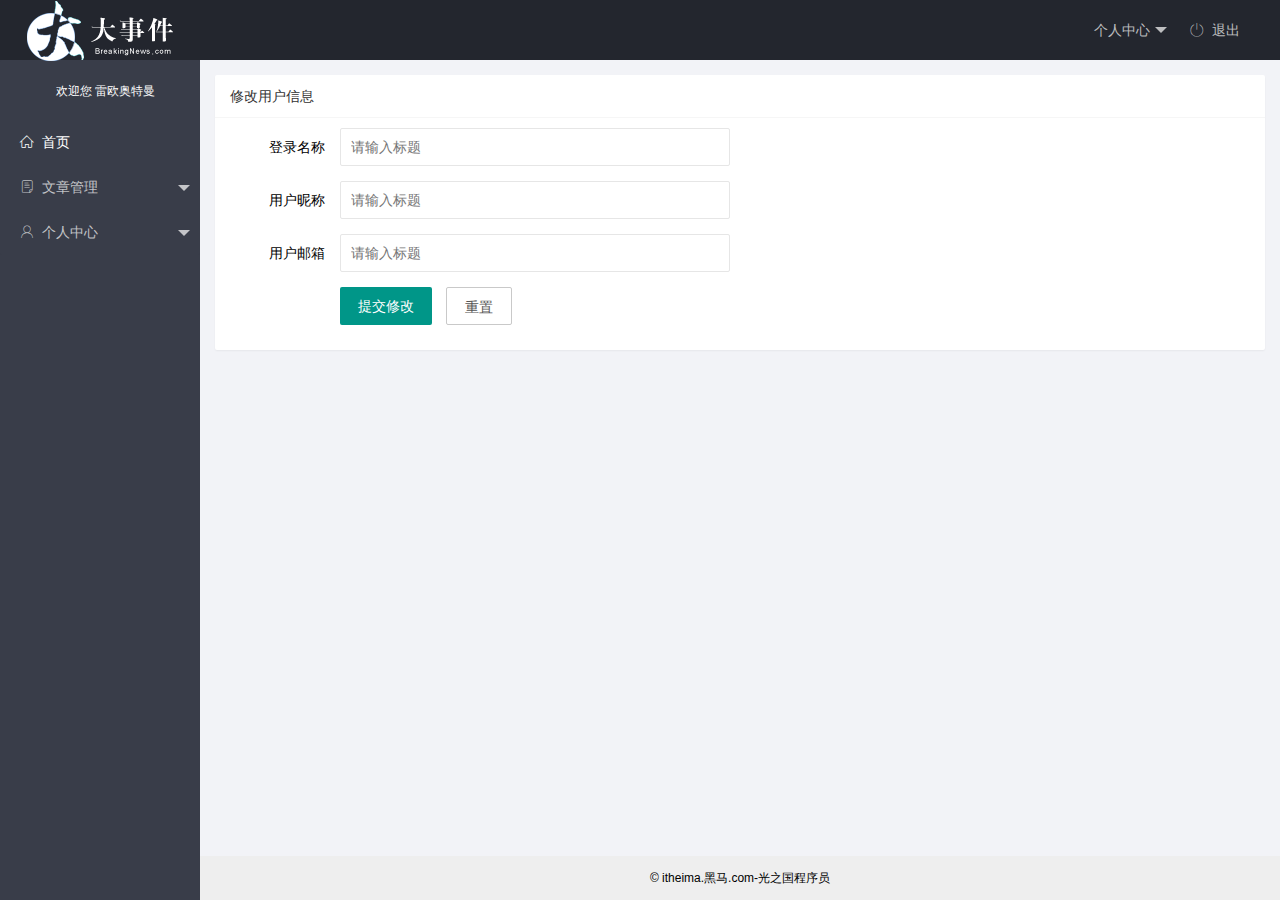
==== commit 36e57d7a: "个人信息基本资料页面渲染完成" ====
--- a/home/index.html
+++ b/home/index.html
@@ -30,7 +30,8 @@
                         <span class="person-center">个人中心</span>
                     </a>
                     <dl class="layui-nav-child">
-                        <dd><a href=""><i class="layui-icon layui-icon-app"></i> 基本资料</a></dd>
+                        <dd><a target="fm" href="../user/base-info.html"><i class="layui-icon layui-icon-app"></i>
+                                基本资料</a></dd>
                         <dd><a href=""><i class="layui-icon layui-icon-app"></i>更换头像</a></dd>
                         <dd><a href=""><i class="layui-icon layui-icon-app"></i>重置密码</a></dd>
                     </dl>
@@ -68,7 +69,8 @@
                     <li class="layui-nav-item">
                         <a href="javascript:;"><span class="iconfont icon-user"></span>个人中心</a>
                         <dl class="layui-nav-child">
-                            <dd><a href="javascript:;"><i class="layui-icon layui-icon-app"></i>基本资料</a></dd>
+                            <dd><a target="fm" href="../user/base-info.html"><i
+                                        class="layui-icon layui-icon-app"></i>基本资料</a></dd>
                             <dd><a href="javascript:;"><i class="layui-icon layui-icon-app"></i>个人头像</a></dd>
                             <dd><a href="javascript:;"><i class="layui-icon layui-icon-app"></i>修改密码</a></dd>
                         </dl>
@@ -79,7 +81,7 @@
 
         <div class="layui-body">
             <!-- 内容主体区域 -->
-            <iframe name="fm" src="../home/dashboard.html" frameborder="0"></iframe>
+            <iframe name="fm" src="../user/base-info.html" frameborder="0"></iframe>
         </div>
 
         <div class="layui-footer">
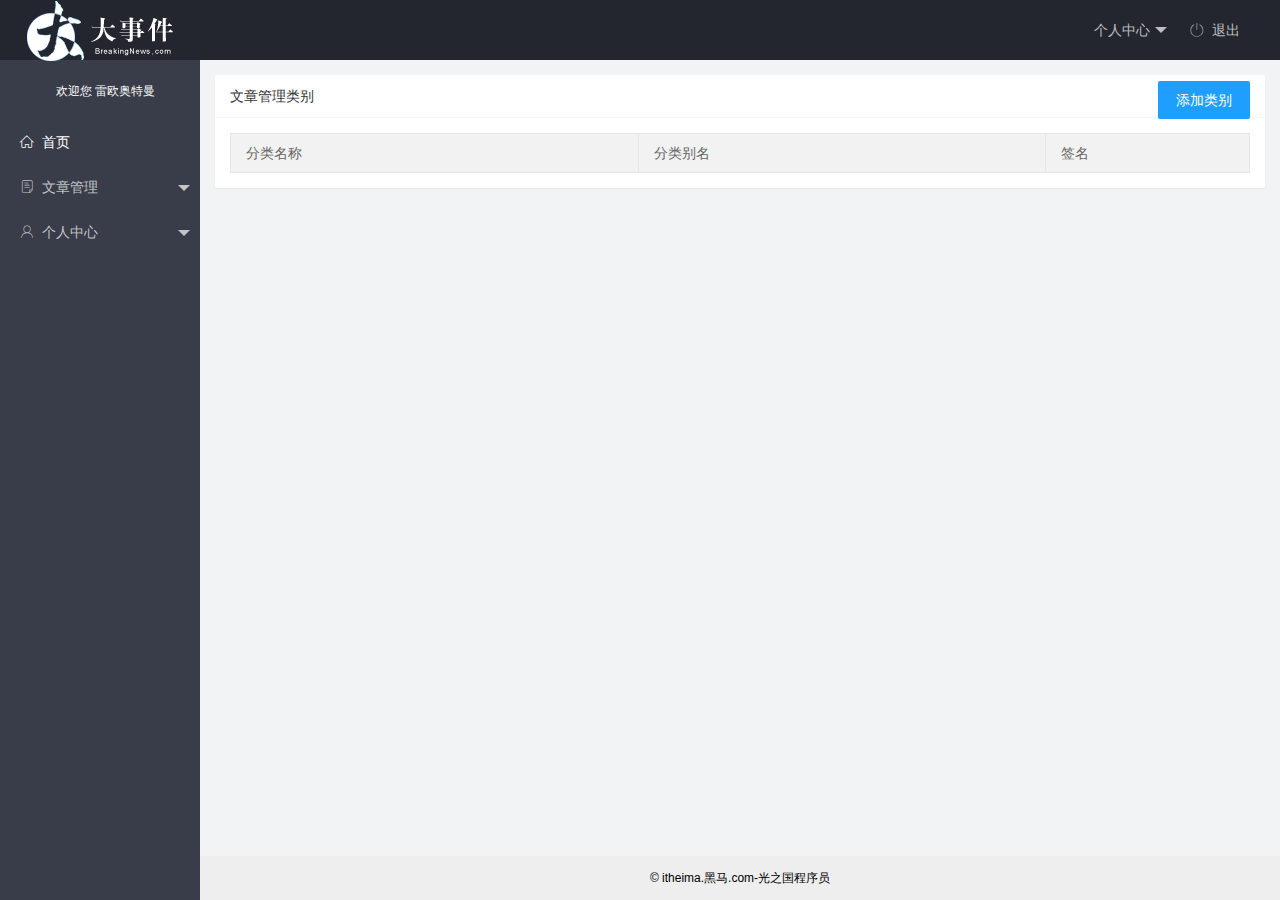
==== commit 1f0b40e8: "文章管理类别渲染获取成功上传" ====
--- a/home/index.html
+++ b/home/index.html
@@ -61,7 +61,8 @@
                     <li class="layui-nav-item">
                         <a href="javascript:;"><span class="iconfont icon-16"></span>文章管理</a>
                         <dl class="layui-nav-child">
-                            <dd><a href="#" target="fm"><i class="layui-icon layui-icon-app"></i>文章类别</a></dd>
+                            <dd><a href="../article/category.html" target="fm"><i
+                                        class="layui-icon layui-icon-app"></i>文章类别</a></dd>
                             <dd><a href="javascript:;"><i class="layui-icon layui-icon-app"></i>文章列表</a></dd>
                             <dd><a href="javascript:;"><i class="layui-icon layui-icon-app"></i>发表文章</a></dd>
                         </dl>
@@ -71,8 +72,10 @@
                         <dl class="layui-nav-child">
                             <dd><a target="fm" href="../user/base-info.html"><i
                                         class="layui-icon layui-icon-app"></i>基本资料</a></dd>
-                            <dd><a href="javascript:;"><i class="layui-icon layui-icon-app"></i>个人头像</a></dd>
-                            <dd><a href="javascript:;"><i class="layui-icon layui-icon-app"></i>修改密码</a></dd>
+                            <dd><a target="fm" href="../user/avatar.html"><i
+                                        class="layui-icon layui-icon-app"></i>个人头像</a></dd>
+                            <dd><a target="fm" href="../user/modify-pwd.html"><i
+                                        class="layui-icon layui-icon-app"></i>修改密码</a></dd>
                         </dl>
                     </li>
                 </ul>
@@ -81,7 +84,7 @@
 
         <div class="layui-body">
             <!-- 内容主体区域 -->
-            <iframe name="fm" src="../user/base-info.html" frameborder="0"></iframe>
+            <iframe name="fm" src="../article/category.html" frameborder="0"></iframe>
         </div>
 
         <div class="layui-footer">
